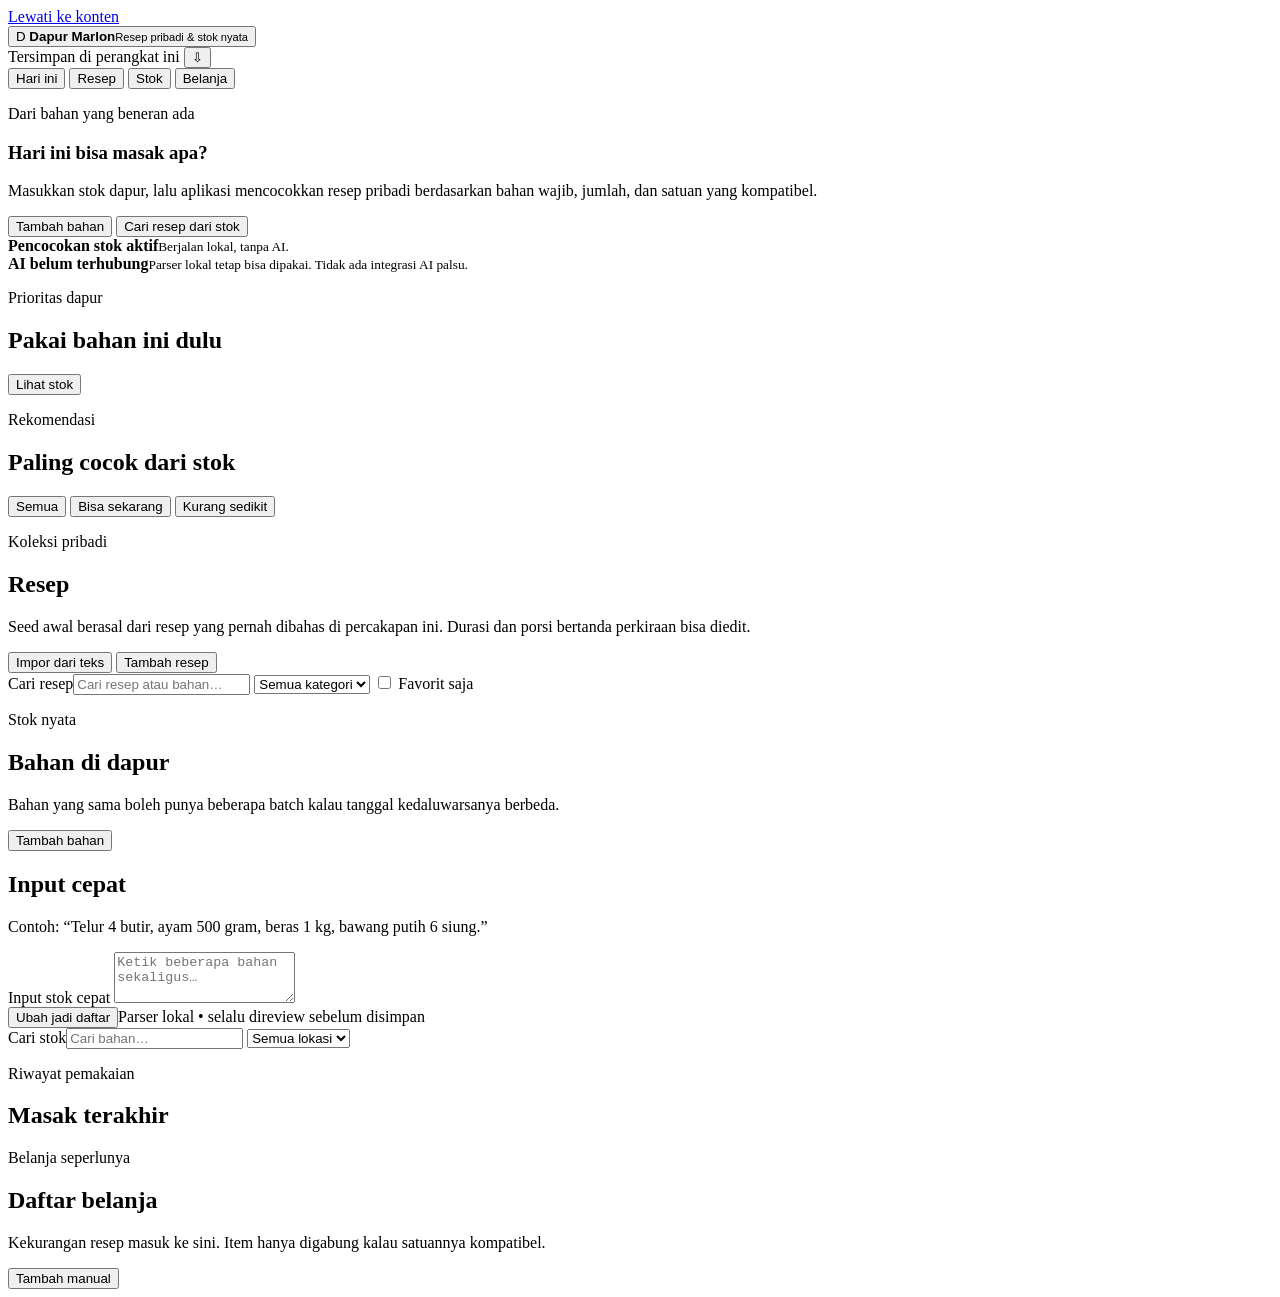
==== dapur-ai/index.html @ 1fe02753 "Host Dapur AI index" ====
<!doctype html>
<html lang="id">
<head>
  <meta charset="utf-8" />
  <meta name="viewport" content="width=device-width, initial-scale=1" />
  <meta name="theme-color" content="#f4efe5" />
  <title>Dapur Marlon — Resep & Stok</title>
  <meta name="description" content="Koleksi resep pribadi, stok dapur, daftar belanja, dan rekomendasi masakan berdasarkan bahan yang benar-benar tersedia." />
  <link rel="stylesheet" href="./styles.css" />
</head>
<body>
  <a class="skip-link" href="#main">Lewati ke konten</a>
  <div class="app-shell">
    <header class="topbar">
      <button class="brand" data-view="home" aria-label="Buka beranda">
        <span class="brand-mark" aria-hidden="true">D</span>
        <span><strong>Dapur Marlon</strong><small>Resep pribadi & stok nyata</small></span>
      </button>
      <div class="top-actions">
        <span class="sync-note" title="Penyimpanan lokal di browser ini">Tersimpan di perangkat ini</span>
        <button class="icon-button" id="exportBtn" title="Ekspor data" aria-label="Ekspor data">⇩</button>
      </div>
    </header>

    <nav class="nav-tabs" aria-label="Navigasi utama">
      <button class="nav-tab active" data-view="home">Hari ini</button>
      <button class="nav-tab" data-view="recipes">Resep</button>
      <button class="nav-tab" data-view="stock">Stok</button>
      <button class="nav-tab" data-view="shopping">Belanja <span id="shoppingCount" class="count-badge" hidden>0</span></button>
    </nav>

    <main id="main" tabindex="-1">
      <section id="view-home" class="view active" aria-labelledby="homeTitle">
        <div class="hero-grid">
          <section class="hero-copy">
            <p class="eyebrow">Dari bahan yang beneran ada</p>
            <h1 id="homeTitle">Hari ini bisa masak apa?</h1>
            <p class="hero-text">Masukkan stok dapur, lalu aplikasi mencocokkan resep pribadi berdasarkan bahan wajib, jumlah, dan satuan yang kompatibel.</p>
            <div class="hero-actions">
              <button class="primary-button" data-view="stock">Tambah bahan</button>
              <button class="secondary-button" id="findFromStockBtn">Cari resep dari stok</button>
            </div>
          </section>
          <aside class="status-panel" aria-label="Status layanan">
            <div class="status-row">
              <span class="status-dot local"></span>
              <div><strong>Pencocokan stok aktif</strong><small>Berjalan lokal, tanpa AI.</small></div>
            </div>
            <div class="status-row">
              <span class="status-dot offline"></span>
              <div><strong>AI belum terhubung</strong><small>Parser lokal tetap bisa dipakai. Tidak ada integrasi AI palsu.</small></div>
            </div>
          </aside>
        </div>

        <section class="section-block" aria-labelledby="expiringTitle">
          <div class="section-heading">
            <div><p class="eyebrow">Prioritas dapur</p><h2 id="expiringTitle">Pakai bahan ini dulu</h2></div>
            <button class="text-button" data-view="stock">Lihat stok</button>
          </div>
          <div id="expiringList" class="compact-list empty-inline"></div>
        </section>

        <section class="section-block" aria-labelledby="readyTitle">
          <div class="section-heading">
            <div><p class="eyebrow">Rekomendasi</p><h2 id="readyTitle">Paling cocok dari stok</h2></div>
            <div class="segmented" role="group" aria-label="Filter rekomendasi">
              <button class="segment active" data-rec-filter="all">Semua</button>
              <button class="segment" data-rec-filter="ready">Bisa sekarang</button>
              <button class="segment" data-rec-filter="close">Kurang sedikit</button>
            </div>
          </div>
          <div id="homeRecommendations" class="recipe-grid"></div>
        </section>
      </section>

      <section id="view-recipes" class="view" aria-labelledby="recipesTitle">
        <div class="page-heading">
          <div><p class="eyebrow">Koleksi pribadi</p><h1 id="recipesTitle">Resep</h1><p>Seed awal berasal dari resep yang pernah dibahas di percakapan ini. Durasi dan porsi bertanda perkiraan bisa diedit.</p></div>
          <div class="page-actions">
            <button class="secondary-button" id="importRecipeBtn">Impor dari teks</button>
            <button class="primary-button" id="addRecipeBtn">Tambah resep</button>
          </div>
        </div>
        <div class="toolbar">
          <label class="search-field"><span class="sr-only">Cari resep</span><input id="recipeSearch" type="search" placeholder="Cari resep atau bahan…" /></label>
          <select id="categoryFilter" aria-label="Filter kategori"><option value="all">Semua kategori</option></select>
          <label class="check-label"><input id="favoriteOnly" type="checkbox" /> Favorit saja</label>
        </div>
        <div id="recipeGrid" class="recipe-grid"></div>
      </section>

      <section id="view-stock" class="view" aria-labelledby="stockTitle">
        <div class="page-heading">
          <div><p class="eyebrow">Stok nyata</p><h1 id="stockTitle">Bahan di dapur</h1><p>Bahan yang sama boleh punya beberapa batch kalau tanggal kedaluwarsanya berbeda.</p></div>
          <button class="primary-button" id="manualStockBtn">Tambah bahan</button>
        </div>

        <section class="quick-add-panel" aria-labelledby="quickStockTitle">
          <div class="quick-add-copy"><h2 id="quickStockTitle">Input cepat</h2><p>Contoh: “Telur 4 butir, ayam 500 gram, beras 1 kg, bawang putih 6 siung.”</p></div>
          <label class="sr-only" for="quickStockInput">Input stok cepat</label>
          <textarea id="quickStockInput" rows="3" placeholder="Ketik beberapa bahan sekaligus…"></textarea>
          <div class="inline-actions"><button class="secondary-button" id="parseStockBtn">Ubah jadi daftar</button><span class="helper">Parser lokal • selalu direview sebelum disimpan</span></div>
          <div id="stockParseReview" hidden></div>
        </section>

        <div class="stock-toolbar">
          <label class="search-field"><span class="sr-only">Cari stok</span><input id="stockSearch" type="search" placeholder="Cari bahan…" /></label>
          <select id="stockLocationFilter" aria-label="Filter lokasi stok"><option value="all">Semua lokasi</option><option value="kulkas">Kulkas</option><option value="freezer">Freezer</option><option value="rak">Rak</option></select>
        </div>
        <div id="stockTableWrap"></div>
        <section class="section-block" aria-labelledby="usageHistoryTitle"><div class="section-heading"><div><p class="eyebrow">Riwayat pemakaian</p><h2 id="usageHistoryTitle">Masak terakhir</h2></div></div><div id="usageHistory"></div></section>
      </section>

      <section id="view-shopping" class="view" aria-labelledby="shoppingTitle">
        <div class="page-heading">
          <div><p class="eyebrow">Belanja seperlunya</p><h1 id="shoppingTitle">Daftar belanja</h1><p>Kekurangan resep masuk ke sini. Item hanya digabung kalau satuannya kompatibel.</p></div>
          <button class="secondary-button" id="addShoppingBtn">Tambah manual</button>
        </div>
        <div id="shoppingList"></div>
      </section>
    </main>
  </div>

  <div id="toastRegion" class="toast-region" aria-live="polite" aria-atomic="true"></div>
  <div id="modalRoot"></div>

  <script src="./app1.js"></script>
  <script src="./app2.js"></script>
  <script src="./app3.js"></script>
  <script src="./app4.js"></script>
  <script src="./app5.js"></script>
</body>
</html>
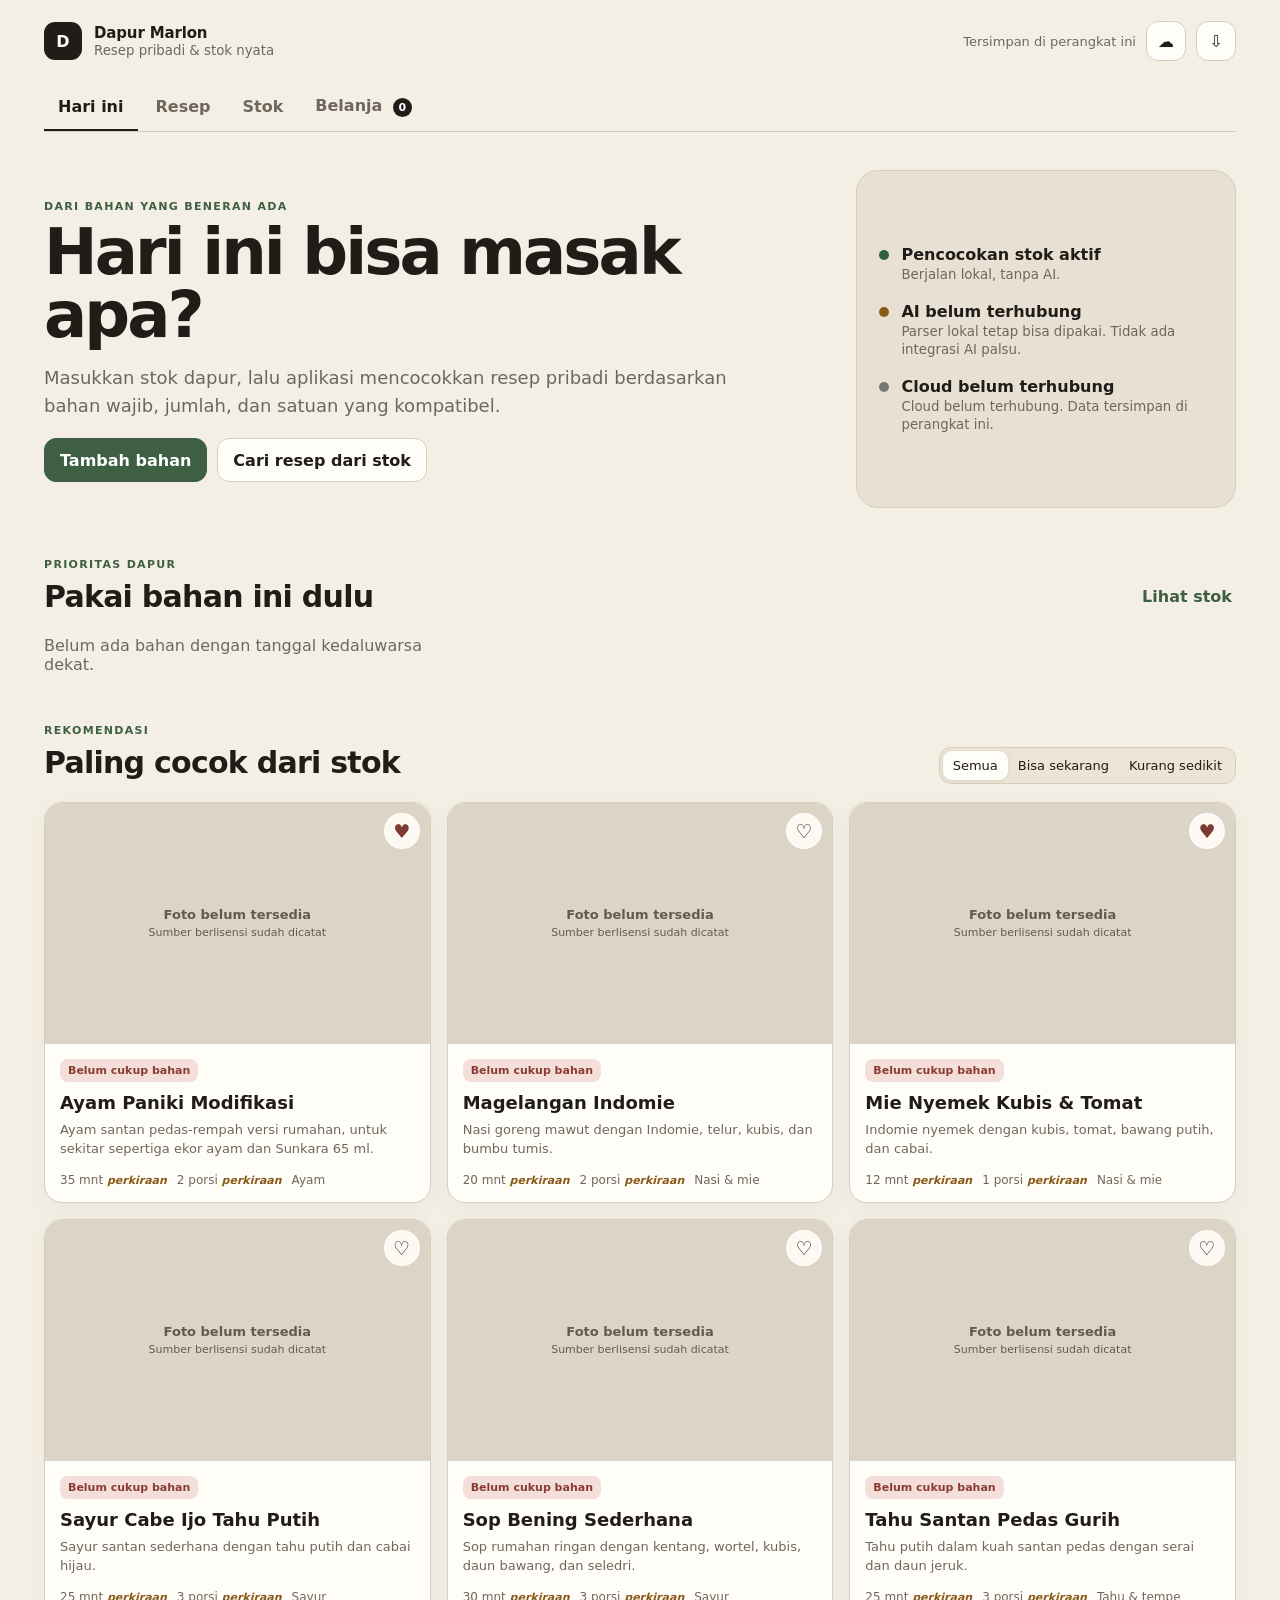
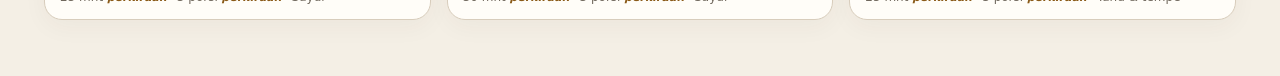
==== commit 2f6627ca: "Opsi B: cloud sync Supabase opsional offline-first + schema SQL" ====
--- a/dapur-ai/index.html
+++ b/dapur-ai/index.html
@@ -18,6 +18,7 @@
       </button>
       <div class="top-actions">
         <span class="sync-note" title="Penyimpanan lokal di browser ini">Tersimpan di perangkat ini</span>
+        <button class="icon-button" id="cloudSettingsBtn" title="Pengaturan cloud" aria-label="Pengaturan cloud">☁</button>
         <button class="icon-button" id="exportBtn" title="Ekspor data" aria-label="Ekspor data">⇩</button>
       </div>
     </header>
@@ -49,6 +50,10 @@
             <div class="status-row">
               <span class="status-dot offline"></span>
               <div><strong>AI belum terhubung</strong><small>Parser lokal tetap bisa dipakai. Tidak ada integrasi AI palsu.</small></div>
+            </div>
+            <div class="status-row">
+              <span class="status-dot" id="cloudStatusDot"></span>
+              <div><strong id="cloudStatusText">Cloud belum terhubung</strong><small id="cloudStatusSub">Data tersimpan di perangkat ini. <button class="text-button" id="cloudSyncBtn" style="min-height:0;padding:0 4px">Atur / sinkron</button></small></div>
             </div>
           </aside>
         </div>
@@ -130,5 +135,6 @@
   <script src="./app3.js"></script>
   <script src="./app4.js"></script>
   <script src="./app5.js"></script>
+  <script src="./supabase-sync.js"></script>
 </body>
 </html>
--- a/dapur-ai/styles.css
+++ b/dapur-ai/styles.css
@@ -0,0 +1,200 @@
+:root {
+  --bg: #f4efe5;
+  --surface: #fffdf8;
+  --surface-2: #ece4d5;
+  --ink: #201d18;
+  --muted: #6f675c;
+  --line: #d8cdbc;
+  --accent: #3f5f45;
+  --accent-2: #dbe6d8;
+  --warn: #8a5a18;
+  --warn-bg: #f4e2c0;
+  --danger: #8a3c32;
+  --danger-bg: #f3ded9;
+  --ok: #315f3a;
+  --ok-bg: #dbe9dc;
+  --focus: #1e5ba5;
+  --shadow: 0 14px 40px rgba(58, 49, 37, .08);
+  --radius: 16px;
+  font-family: Inter, ui-sans-serif, system-ui, -apple-system, BlinkMacSystemFont, "Segoe UI", sans-serif;
+  color-scheme: light;
+}
+* { box-sizing: border-box; }
+html { scroll-behavior: smooth; }
+body { margin: 0; background: var(--bg); color: var(--ink); }
+button, input, select, textarea { font: inherit; }
+button { color: inherit; }
+button:focus-visible, input:focus-visible, select:focus-visible, textarea:focus-visible, a:focus-visible { outline: 3px solid var(--focus); outline-offset: 2px; }
+.skip-link { position: fixed; left: 16px; top: 8px; transform: translateY(-140%); background: #fff; padding: 10px 14px; z-index: 1000; border-radius: 8px; }
+.skip-link:focus { transform: none; }
+.sr-only { position: absolute; width: 1px; height: 1px; padding: 0; margin: -1px; overflow: hidden; clip: rect(0,0,0,0); white-space: nowrap; border: 0; }
+.app-shell { max-width: 1240px; margin: 0 auto; padding: 0 24px 56px; }
+.topbar { min-height: 82px; display: flex; align-items: center; justify-content: space-between; gap: 20px; }
+.brand { display: inline-flex; align-items: center; gap: 12px; border: 0; background: transparent; text-align: left; cursor: pointer; padding: 8px 0; }
+.brand-mark { width: 38px; height: 38px; border-radius: 11px; display: grid; place-items: center; background: var(--ink); color: var(--surface); font-weight: 800; }
+.brand strong { display: block; font-size: 15px; letter-spacing: -.01em; }
+.brand small { display: block; color: var(--muted); margin-top: 1px; }
+.top-actions { display: flex; align-items: center; gap: 10px; }
+.sync-note { color: var(--muted); font-size: 13px; }
+.icon-button { width: 40px; height: 40px; border: 1px solid var(--line); border-radius: 12px; background: var(--surface); cursor: pointer; }
+.nav-tabs { display: flex; gap: 4px; border-bottom: 1px solid var(--line); position: sticky; top: 0; z-index: 30; background: color-mix(in srgb, var(--bg) 92%, transparent); backdrop-filter: blur(10px); }
+.nav-tab { border: 0; background: transparent; padding: 14px 14px 12px; border-bottom: 2px solid transparent; cursor: pointer; color: var(--muted); font-weight: 650; }
+.nav-tab.active { color: var(--ink); border-bottom-color: var(--ink); }
+.count-badge { display: inline-grid; place-items: center; min-width: 19px; height: 19px; border-radius: 10px; background: var(--ink); color: white; font-size: 11px; margin-left: 5px; }
+.view { display: none; padding-top: 38px; }
+.view.active { display: block; }
+.hero-grid { display: grid; grid-template-columns: minmax(0, 1.55fr) minmax(290px, .75fr); gap: 28px; align-items: stretch; }
+.hero-copy { padding: 30px 0 26px; }
+.eyebrow { margin: 0 0 8px; color: var(--accent); text-transform: uppercase; letter-spacing: .12em; font-size: 11px; font-weight: 800; }
+h1, h2, h3, p { margin-top: 0; }
+h1 { font-size: clamp(34px, 5vw, 64px); line-height: .98; letter-spacing: -.045em; max-width: 800px; margin-bottom: 18px; }
+h2 { font-size: clamp(22px, 2.6vw, 30px); letter-spacing: -.025em; margin-bottom: 4px; }
+h3 { font-size: 18px; letter-spacing: -.015em; }
+.hero-text { max-width: 690px; color: var(--muted); font-size: 18px; line-height: 1.55; }
+.hero-actions, .page-actions, .inline-actions { display: flex; gap: 10px; flex-wrap: wrap; align-items: center; }
+.primary-button, .secondary-button, .text-button, .danger-button { min-height: 44px; border-radius: 12px; padding: 0 15px; cursor: pointer; font-weight: 700; }
+.primary-button { border: 1px solid var(--accent); background: var(--accent); color: white; }
+.secondary-button { border: 1px solid var(--line); background: var(--surface); }
+.text-button { border: 0; background: transparent; color: var(--accent); padding-inline: 4px; }
+.danger-button { border: 1px solid #d7a39b; background: #fff7f5; color: var(--danger); }
+.status-panel { background: #e7e0d3; border: 1px solid var(--line); border-radius: 22px; padding: 22px; display: grid; align-content: center; gap: 18px; }
+.status-row { display: grid; grid-template-columns: 11px 1fr; gap: 11px; align-items: start; }
+.status-row strong, .status-row small { display: block; }
+.status-row small { color: var(--muted); margin-top: 2px; line-height: 1.35; }
+.status-dot { width: 10px; height: 10px; margin-top: 5px; border-radius: 50%; background: #777; }
+.status-dot.local { background: var(--ok); }
+.status-dot.offline { background: var(--warn); }
+.section-block { margin-top: 50px; }
+.section-heading, .page-heading { display: flex; justify-content: space-between; gap: 20px; align-items: end; margin-bottom: 18px; }
+.page-heading { align-items: flex-start; margin-bottom: 24px; }
+.page-heading h1 { font-size: clamp(34px, 4vw, 52px); margin-bottom: 10px; }
+.page-heading p { color: var(--muted); max-width: 700px; line-height: 1.5; }
+.segmented { display: inline-flex; padding: 3px; border: 1px solid var(--line); border-radius: 12px; background: var(--surface-2); }
+.segment { border: 0; background: transparent; border-radius: 9px; padding: 7px 10px; cursor: pointer; font-size: 13px; }
+.segment.active { background: var(--surface); box-shadow: 0 1px 4px rgba(0,0,0,.08); }
+.recipe-grid { display: grid; grid-template-columns: repeat(3, minmax(0, 1fr)); gap: 16px; }
+.recipe-card { background: var(--surface); border: 1px solid var(--line); border-radius: 18px; overflow: hidden; min-width: 0; box-shadow: 0 7px 24px rgba(68,54,38,.045); transition: transform .16s ease, box-shadow .16s ease; }
+.recipe-card:hover { transform: translateY(-2px); box-shadow: var(--shadow); }
+.recipe-media { position: relative; aspect-ratio: 16 / 10; background: #dcd5c7; overflow: hidden; display: grid; place-items: center; }
+.recipe-media img { width: 100%; height: 100%; object-fit: cover; display: block; }
+.image-fallback { text-align: center; padding: 20px; color: #625b50; }
+.image-fallback strong { display: block; font-size: 13px; }
+.image-fallback small { display: block; margin-top: 4px; font-size: 11px; }
+.favorite-button { position: absolute; top: 10px; right: 10px; width: 36px; height: 36px; border-radius: 50%; border: 1px solid rgba(255,255,255,.75); background: rgba(255,253,248,.9); cursor: pointer; font-size: 19px; }
+.favorite-button.active { color: #7c3b32; }
+.recipe-body { padding: 15px; }
+.recipe-topline { display: flex; justify-content: space-between; gap: 12px; align-items: start; }
+.recipe-title-button { border: 0; padding: 0; background: transparent; cursor: pointer; text-align: left; font-weight: 800; font-size: 18px; line-height: 1.2; }
+.recipe-description { color: var(--muted); font-size: 13px; line-height: 1.45; min-height: 38px; margin: 8px 0 14px; }
+.meta-row { display: flex; flex-wrap: wrap; gap: 7px 10px; color: var(--muted); font-size: 12px; }
+.status-label { display: inline-flex; align-items: center; gap: 6px; border-radius: 8px; padding: 5px 8px; font-size: 11px; font-weight: 800; margin-bottom: 10px; }
+.status-ready { background: var(--ok-bg); color: var(--ok); }
+.status-close { background: var(--warn-bg); color: var(--warn); }
+.status-check { background: #e8e2f0; color: #5a466d; }
+.status-missing { background: var(--danger-bg); color: var(--danger); }
+.compact-list { display: grid; grid-template-columns: repeat(3, minmax(0,1fr)); gap: 10px; }
+.compact-item { border: 1px solid var(--line); border-radius: 14px; background: var(--surface); padding: 14px; }
+.compact-item strong { display: block; }
+.compact-item small { color: var(--muted); }
+.empty-inline { color: var(--muted); }
+.toolbar, .stock-toolbar { display: flex; gap: 10px; flex-wrap: wrap; margin-bottom: 18px; align-items: center; }
+.search-field { flex: 1 1 280px; }
+input, select, textarea { width: 100%; border: 1px solid var(--line); background: var(--surface); color: var(--ink); border-radius: 12px; padding: 11px 12px; }
+select { width: auto; min-width: 180px; }
+textarea { resize: vertical; line-height: 1.5; }
+.check-label { display: inline-flex; gap: 8px; align-items: center; font-size: 14px; color: var(--muted); }
+.check-label input { width: 17px; height: 17px; }
+.quick-add-panel { background: #e6ddce; border: 1px solid var(--line); border-radius: 18px; padding: 18px; margin-bottom: 22px; }
+.quick-add-copy { display: flex; align-items: baseline; justify-content: space-between; gap: 18px; }
+.quick-add-copy h2 { font-size: 19px; }
+.quick-add-copy p { color: var(--muted); font-size: 13px; }
+.helper { color: var(--muted); font-size: 12px; }
+.stock-table { width: 100%; border-collapse: collapse; background: var(--surface); border: 1px solid var(--line); border-radius: 16px; overflow: hidden; }
+.stock-table th, .stock-table td { text-align: left; padding: 12px 13px; border-bottom: 1px solid var(--line); vertical-align: middle; }
+.stock-table th { font-size: 11px; color: var(--muted); text-transform: uppercase; letter-spacing: .08em; background: #f4eee3; }
+.stock-table tr:last-child td { border-bottom: 0; }
+.stock-name { font-weight: 800; }
+.stock-sub { display: block; color: var(--muted); font-size: 11px; margin-top: 2px; }
+.row-actions { display: flex; gap: 4px; }
+.row-actions button { border: 0; background: transparent; color: var(--accent); cursor: pointer; padding: 7px; }
+.empty-state { border: 1px dashed #bfb3a1; border-radius: 16px; padding: 28px; text-align: center; color: var(--muted); background: rgba(255,253,248,.55); }
+.empty-state strong { color: var(--ink); display: block; margin-bottom: 6px; }
+.parse-review { margin-top: 15px; border-top: 1px solid var(--line); padding-top: 14px; }
+.parse-grid { display: grid; grid-template-columns: 1.4fr .65fr .8fr 1fr auto; gap: 8px; align-items: end; margin-bottom: 8px; }
+.field-group label { display: block; font-size: 11px; font-weight: 800; color: var(--muted); margin-bottom: 5px; }
+.shopping-item { display: grid; grid-template-columns: auto minmax(0,1fr) auto; gap: 12px; align-items: center; background: var(--surface); border: 1px solid var(--line); border-radius: 14px; padding: 13px 14px; margin-bottom: 9px; }
+.shopping-item input[type="checkbox"] { width: 20px; height: 20px; }
+.shopping-item strong { display: block; }
+.shopping-item small { color: var(--muted); }
+.modal-backdrop { position: fixed; inset: 0; background: rgba(28,24,18,.48); display: grid; place-items: center; padding: 20px; z-index: 100; }
+.modal { width: min(760px, 100%); max-height: min(88vh, 900px); overflow: auto; background: var(--surface); border-radius: 20px; border: 1px solid #cbbfad; box-shadow: 0 30px 80px rgba(0,0,0,.22); }
+.modal.wide { width: min(980px, 100%); }
+.modal-header { position: sticky; top: 0; z-index: 3; display: flex; align-items: start; justify-content: space-between; gap: 18px; padding: 18px 20px; border-bottom: 1px solid var(--line); background: color-mix(in srgb, var(--surface) 94%, transparent); backdrop-filter: blur(8px); }
+.modal-header h2 { margin: 0; }
+.close-button { border: 1px solid var(--line); background: var(--surface); width: 38px; height: 38px; border-radius: 11px; cursor: pointer; }
+.modal-body { padding: 20px; }
+.modal-footer { position: sticky; bottom: 0; z-index: 3; display: flex; justify-content: flex-end; gap: 10px; padding: 14px 20px; border-top: 1px solid var(--line); background: color-mix(in srgb, var(--surface) 94%, transparent); backdrop-filter: blur(8px); }
+.detail-layout { display: grid; grid-template-columns: .92fr 1.08fr; gap: 22px; }
+.detail-media { aspect-ratio: 4 / 3; border-radius: 16px; overflow: hidden; background: #dfd7ca; display: grid; place-items: center; }
+.detail-media img { width:100%;height:100%;object-fit:cover; }
+.source-note { font-size: 11px; color: var(--muted); margin-top: 8px; line-height: 1.4; }
+.detail-meta { display: flex; flex-wrap: wrap; gap: 8px; margin: 12px 0 18px; }
+.meta-chip { border: 1px solid var(--line); border-radius: 9px; padding: 6px 8px; font-size: 12px; background: #f8f3ea; }
+.ingredient-table { width:100%; border-collapse: collapse; margin-top: 12px; }
+.ingredient-table th, .ingredient-table td { padding: 9px 8px; border-bottom: 1px solid var(--line); text-align:left; font-size: 13px; }
+.ingredient-table th { color:var(--muted); font-size:11px; text-transform:uppercase; letter-spacing:.07em; }
+.steps-list { display: grid; gap: 10px; counter-reset: steps; padding: 0; list-style: none; }
+.steps-list li { display: grid; grid-template-columns: 28px 1fr; gap: 10px; line-height: 1.5; }
+.steps-list li::before { counter-increment: steps; content: counter(steps); width: 26px; height: 26px; border-radius: 8px; display:grid;place-items:center; background:var(--surface-2); font-size:12px; font-weight:800; }
+.form-grid { display: grid; grid-template-columns: repeat(2,minmax(0,1fr)); gap: 12px; }
+.form-grid .full { grid-column: 1 / -1; }
+.field-group input, .field-group select, .field-group textarea { margin-top: 0; }
+.dynamic-list { display: grid; gap: 8px; }
+.dynamic-row { display: grid; grid-template-columns: 1.35fr .55fr .65fr auto auto; gap: 7px; align-items: center; }
+.dynamic-row.step { grid-template-columns: 1fr auto; }
+.small-icon { width: 36px; height: 36px; border-radius: 10px; border: 1px solid var(--line); background: var(--surface); cursor: pointer; }
+.cook-step { border: 1px solid var(--line); border-radius: 14px; padding: 14px; display: grid; grid-template-columns: auto 1fr; gap: 12px; align-items: start; margin-bottom: 9px; }
+.cook-step input { width: 21px; height: 21px; margin-top: 2px; }
+.cook-step.done p { text-decoration: line-through; color: var(--muted); }
+.toast-region { position: fixed; right: 16px; bottom: 16px; display: grid; gap: 8px; z-index: 200; }
+.toast { background: #26221c; color: white; padding: 11px 13px; border-radius: 11px; box-shadow: var(--shadow); font-size: 13px; max-width: 360px; }
+.badge-estimate { color: var(--warn); font-size: 11px; font-weight: 700; }
+.warning-box { border-left: 4px solid var(--warn); background: #fbf4e6; padding: 12px 14px; border-radius: 8px; color: #6a4b21; font-size: 13px; line-height: 1.45; }
+@media (max-width: 900px) {
+  .recipe-grid { grid-template-columns: repeat(2,minmax(0,1fr)); }
+  .hero-grid, .detail-layout { grid-template-columns: 1fr; }
+  .compact-list { grid-template-columns: 1fr 1fr; }
+  .status-panel { grid-template-columns: 1fr 1fr; }
+}
+@media (max-width: 640px) {
+  .app-shell { padding-inline: 14px; padding-bottom: 88px; }
+  .topbar { min-height: 68px; }
+  .sync-note { display: none; }
+  .nav-tabs { margin-inline: -14px; padding-inline: 8px; overflow-x: auto; }
+  .nav-tab { flex: 1 0 auto; }
+  .view { padding-top: 26px; }
+  h1 { font-size: 40px; }
+  .hero-copy { padding-top: 10px; }
+  .status-panel { grid-template-columns: 1fr; padding: 16px; }
+  .section-heading, .page-heading { align-items: flex-start; flex-direction: column; }
+  .segmented { width: 100%; overflow-x: auto; }
+  .segment { flex: 1 0 auto; }
+  .recipe-grid { grid-template-columns: 1fr; }
+  .compact-list { grid-template-columns: 1fr; }
+  .quick-add-copy { display: block; }
+  .parse-grid { grid-template-columns: 1fr 1fr; padding-bottom: 12px; border-bottom: 1px solid var(--line); }
+  .parse-grid .field-group:first-child { grid-column: 1 / -1; }
+  .stock-table thead { display:none; }
+  .stock-table, .stock-table tbody, .stock-table tr, .stock-table td { display:block; width:100%; }
+  .stock-table tr { padding: 12px; border-bottom: 1px solid var(--line); }
+  .stock-table td { border:0; padding: 4px 0; }
+  .stock-table td[data-label]::before { content: attr(data-label) ": "; color:var(--muted); font-size:11px; font-weight:700; }
+  .row-actions { margin-top: 6px; }
+  .modal-backdrop { align-items: end; padding: 0; }
+  .modal { border-radius: 20px 20px 0 0; max-height: 92vh; }
+  .form-grid { grid-template-columns: 1fr; }
+  .dynamic-row { grid-template-columns: 1fr 1fr; padding-bottom: 8px; border-bottom:1px solid var(--line); }
+  .dynamic-row > :first-child { grid-column:1/-1; }
+  .detail-layout { gap: 14px; }
+  .detail-media { aspect-ratio: 16 / 9; }
+}
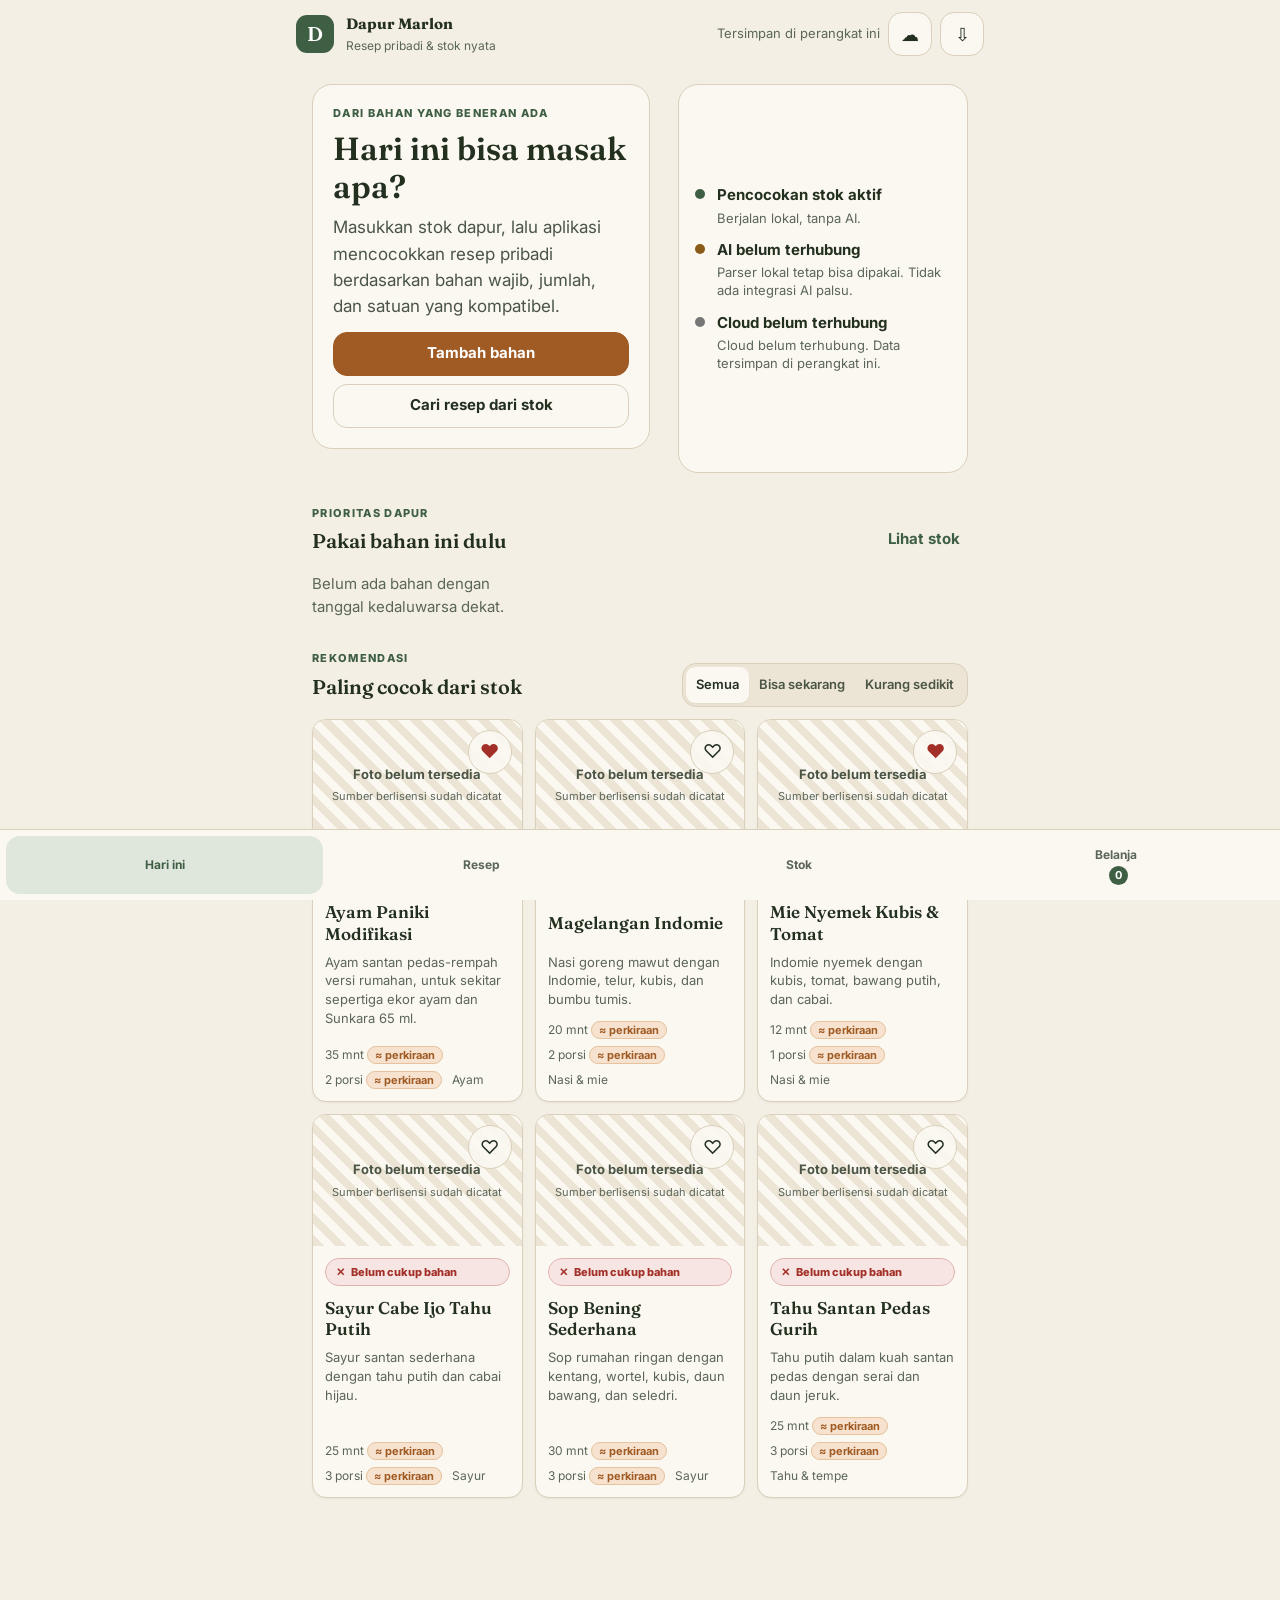
==== commit 56cf64d0: "Redesain Dapur Hangat: token krem/hijau/kunyit, tab bar bawah, bottom-sheet, kontras AA" ====
--- a/dapur-ai/index.html
+++ b/dapur-ai/index.html
@@ -2,10 +2,13 @@
 <html lang="id">
 <head>
   <meta charset="utf-8" />
-  <meta name="viewport" content="width=device-width, initial-scale=1" />
+  <meta name="viewport" content="width=device-width, initial-scale=1, viewport-fit=cover" />
   <meta name="theme-color" content="#f4efe5" />
   <title>Dapur Marlon — Resep & Stok</title>
   <meta name="description" content="Koleksi resep pribadi, stok dapur, daftar belanja, dan rekomendasi masakan berdasarkan bahan yang benar-benar tersedia." />
+  <link rel="preconnect" href="https://fonts.googleapis.com" />
+  <link rel="preconnect" href="https://fonts.gstatic.com" crossorigin />
+  <link href="https://fonts.googleapis.com/css2?family=Fraunces:opsz,wght@9..144,500;9..144,600&family=Inter:wght@400;500;600;700&display=swap" rel="stylesheet" />
   <link rel="stylesheet" href="./styles.css" />
 </head>
 <body>
@@ -84,6 +87,9 @@
           <div><p class="eyebrow">Koleksi pribadi</p><h1 id="recipesTitle">Resep</h1><p>Seed awal berasal dari resep yang pernah dibahas di percakapan ini. Durasi dan porsi bertanda perkiraan bisa diedit.</p></div>
           <div class="page-actions">
             <button class="secondary-button" id="importRecipeBtn">Impor dari teks</button>
+            <button class="secondary-button" id="onlineSearchBtn">Cari online</button>
+            <button class="secondary-button" id="importJsonBtn">Impor JSON</button>
+            <input type="file" id="importJsonFile" accept="application/json,.json" hidden>
             <button class="primary-button" id="addRecipeBtn">Tambah resep</button>
           </div>
         </div>
--- a/dapur-ai/styles.css
+++ b/dapur-ai/styles.css
@@ -1,200 +1,625 @@
+/* =========================================================
+   Dapur AI — styles.css
+   Konsep: "Dapur Hangat" — krem / hijau daun / kunyit
+   Mobile-first, target iPhone Safari.
+   Catatan: beharapkan struktur & ID lama (lihat index.html);
+   file ini hanya mengganti presentasi, tanpa mengubah logika.
+   ========================================================= */
+
 :root {
-  --bg: #f4efe5;
-  --surface: #fffdf8;
-  --surface-2: #ece4d5;
-  --ink: #201d18;
-  --muted: #6f675c;
-  --line: #d8cdbc;
-  --accent: #3f5f45;
-  --accent-2: #dbe6d8;
-  --warn: #8a5a18;
-  --warn-bg: #f4e2c0;
-  --danger: #8a3c32;
-  --danger-bg: #f3ded9;
-  --ok: #315f3a;
-  --ok-bg: #dbe9dc;
-  --focus: #1e5ba5;
-  --shadow: 0 14px 40px rgba(58, 49, 37, .08);
-  --radius: 16px;
-  font-family: Inter, ui-sans-serif, system-ui, -apple-system, BlinkMacSystemFont, "Segoe UI", sans-serif;
+  /* Warna inti */
+  --c-bg:           #f4efe5;
+  --c-surface:      #fbf8f1;
+  --c-surface-2:    #ece4d4;
+  --c-border:       #d9cfba;
+  --c-border-strong:#b8a98d;
+
+  /* Hijau daun (struktur / navigasi) */
+  --c-primary:      #3f5f45;
+  --c-primary-600:  #34513a;
+  --c-primary-100:  #dfe7dd;
+
+  /* Kunyit (aksi). Versi 600 dipakai untuk teks/背景 tombol
+     agar kontras AA terhadap putih. */
+  --c-accent:       #c8763a;
+  --c-accent-600:   #a05a24;
+  --c-accent-100:   #f6e2cf;
+
+  /* Teks */
+  --c-ink:          #23301f;
+  --c-ink-soft:     #4a5546;
+  --c-ink-mute:     #5b665a;
+
+  /* Status — selalu dipadukan ikon + teks, bukan warna saja */
+  --c-ok:           #3f5f45;
+  --c-ok-bg:        #dfe7dd;
+  --c-warn:         #8a5a18;
+  --c-warn-bg:      #f6e8cf;
+  --c-danger:       #a33028;
+  --c-danger-bg:    #f7e5e3;
+  --c-info:         #3a5a7a;
+  --c-info-bg:      #e3ecf4;
+
+  /* Radius & spacing (kelipatan 4) */
+  --r-sm: 8px;
+  --r-md: 14px;
+  --r-lg: 20px;
+  --r-pill: 999px;
+
+  --s-1: 4px;  --s-2: 8px;  --s-3: 12px;
+  --s-4: 16px; --s-5: 20px; --s-6: 24px;
+  --s-8: 32px; --s-10: 40px;
+
+  /* Tipografi */
+  --font-display: "Fraunces", "Iowan Old Style", Georgia, serif;
+  --font-body:    "Inter", -apple-system, BlinkMacSystemFont, "Segoe UI", sans-serif;
+
+  --fs-xs: 12px; --fs-sm: 13px; --fs-md: 15px;
+  --fs-lg: 17px; --fs-xl: 20px; --fs-2xl: 26px; --fs-3xl: 32px;
+
+  /* Bayangan hemat */
+  --shadow-1: 0 1px 2px rgba(35, 48, 31, .06);
+  --shadow-2: 0 4px 14px rgba(35, 48, 31, .10);
+
+  --tap: 44px;
+  --safe-top:    env(safe-area-inset-top, 0px);
+  --safe-bottom: env(safe-area-inset-bottom, 0px);
+
   color-scheme: light;
 }
-* { box-sizing: border-box; }
+
+/* ---------- Reset ringan ---------- */
+*, *::before, *::after { box-sizing: border-box; }
+html, body { margin: 0; padding: 0; }
 html { scroll-behavior: smooth; }
-body { margin: 0; background: var(--bg); color: var(--ink); }
-button, input, select, textarea { font: inherit; }
-button { color: inherit; }
-button:focus-visible, input:focus-visible, select:focus-visible, textarea:focus-visible, a:focus-visible { outline: 3px solid var(--focus); outline-offset: 2px; }
-.skip-link { position: fixed; left: 16px; top: 8px; transform: translateY(-140%); background: #fff; padding: 10px 14px; z-index: 1000; border-radius: 8px; }
+img, svg { max-width: 100%; display: block; }
+button, input, select, textarea { font: inherit; color: inherit; }
+button { cursor: pointer; }
+a { color: var(--c-primary); }
+
+body {
+  background: var(--c-bg);
+  color: var(--c-ink);
+  font-family: var(--font-body);
+  font-size: var(--fs-md);
+  line-height: 1.5;
+  -webkit-font-smoothing: antialiased;
+  overflow-x: hidden;
+  padding-bottom: calc(84px + var(--safe-bottom)); /* ruang tab bar bawah */
+}
+
+/* Cegah zoom otomatis Safari: input min 16px */
+input, select, textarea { font-size: 16px; }
+
+/* ---------- Tipografi ---------- */
+h1, h2, h3 {
+  font-family: var(--font-display);
+  font-weight: 600;
+  line-height: 1.2;
+  margin: 0 0 var(--s-2);
+  color: var(--c-ink);
+}
+h1 { font-size: var(--fs-2xl); }
+h2 { font-size: var(--fs-xl); }
+h3 { font-size: var(--fs-lg); }
+p  { margin: 0 0 var(--s-3); color: var(--c-ink-soft); }
+small, .text-mute, .helper { color: var(--c-ink-mute); font-size: var(--fs-sm); }
+
+/* Fokus selalu terlihat */
+button:focus-visible, input:focus-visible, select:focus-visible,
+textarea:focus-visible, a:focus-visible {
+  outline: 3px solid var(--c-accent);
+  outline-offset: 2px;
+  border-radius: var(--r-sm);
+}
+
+.skip-link {
+  position: fixed; left: 16px; top: 8px; z-index: 1000;
+  transform: translateY(-140%);
+  background: #fff; color: var(--c-ink);
+  padding: 10px 14px; border-radius: var(--r-sm);
+  border: 1px solid var(--c-border);
+}
 .skip-link:focus { transform: none; }
-.sr-only { position: absolute; width: 1px; height: 1px; padding: 0; margin: -1px; overflow: hidden; clip: rect(0,0,0,0); white-space: nowrap; border: 0; }
-.app-shell { max-width: 1240px; margin: 0 auto; padding: 0 24px 56px; }
-.topbar { min-height: 82px; display: flex; align-items: center; justify-content: space-between; gap: 20px; }
-.brand { display: inline-flex; align-items: center; gap: 12px; border: 0; background: transparent; text-align: left; cursor: pointer; padding: 8px 0; }
-.brand-mark { width: 38px; height: 38px; border-radius: 11px; display: grid; place-items: center; background: var(--ink); color: var(--surface); font-weight: 800; }
-.brand strong { display: block; font-size: 15px; letter-spacing: -.01em; }
-.brand small { display: block; color: var(--muted); margin-top: 1px; }
-.top-actions { display: flex; align-items: center; gap: 10px; }
-.sync-note { color: var(--muted); font-size: 13px; }
-.icon-button { width: 40px; height: 40px; border: 1px solid var(--line); border-radius: 12px; background: var(--surface); cursor: pointer; }
-.nav-tabs { display: flex; gap: 4px; border-bottom: 1px solid var(--line); position: sticky; top: 0; z-index: 30; background: color-mix(in srgb, var(--bg) 92%, transparent); backdrop-filter: blur(10px); }
-.nav-tab { border: 0; background: transparent; padding: 14px 14px 12px; border-bottom: 2px solid transparent; cursor: pointer; color: var(--muted); font-weight: 650; }
-.nav-tab.active { color: var(--ink); border-bottom-color: var(--ink); }
-.count-badge { display: inline-grid; place-items: center; min-width: 19px; height: 19px; border-radius: 10px; background: var(--ink); color: white; font-size: 11px; margin-left: 5px; }
-.view { display: none; padding-top: 38px; }
+.sr-only {
+  position: absolute; width: 1px; height: 1px; padding: 0; margin: -1px;
+  overflow: hidden; clip: rect(0, 0, 0, 0); white-space: nowrap; border: 0;
+}
+
+/* ---------- Layout ---------- */
+.app-shell, #main {
+  max-width: 720px;
+  margin: 0 auto;
+  padding-left: var(--s-4);
+  padding-right: var(--s-4);
+}
+.app-shell { padding-bottom: var(--s-8); }
+#main { padding-top: var(--s-4); padding-bottom: var(--s-8); }
+section { margin-bottom: var(--s-6); }
+
+.eyebrow {
+  margin: 0 0 var(--s-2);
+  color: var(--c-primary);
+  text-transform: uppercase;
+  letter-spacing: .12em;
+  font-size: 11px;
+  font-weight: 800;
+}
+
+/* ---------- Topbar ---------- */
+.topbar {
+  min-height: 68px;
+  display: flex; align-items: center; justify-content: space-between;
+  gap: var(--s-4);
+  padding-top: var(--safe-top);
+}
+.brand {
+  display: inline-flex; align-items: center; gap: var(--s-3);
+  border: 0; background: transparent; text-align: left;
+  padding: var(--s-2) 0; min-height: var(--tap);
+}
+.brand-mark {
+  width: 38px; height: 38px; border-radius: 11px;
+  display: grid; place-items: center;
+  background: var(--c-primary); color: #fff;
+  font-family: var(--font-display); font-weight: 600; font-size: 20px;
+}
+.brand strong { display: block; font-size: 15px; font-family: var(--font-display); }
+.brand small { display: block; color: var(--c-ink-mute); font-size: 12px; margin-top: 1px; }
+.top-actions { display: flex; align-items: center; gap: var(--s-2); }
+.sync-note { color: var(--c-ink-mute); font-size: 13px; }
+.icon-button {
+  width: var(--tap); height: var(--tap);
+  border: 1px solid var(--c-border); border-radius: var(--r-md);
+  background: var(--c-surface); font-size: 18px;
+  display: inline-grid; place-items: center;
+}
+.icon-button:hover { background: var(--c-surface-2); }
+
+/* ---------- Tab bar bawah (nav-tabs lama, gaya bottom-sheet nav) ---------- */
+.nav-tabs {
+  position: fixed; left: 0; right: 0; bottom: 0; z-index: 40;
+  display: flex;
+  background: var(--c-surface);
+  border-top: 1px solid var(--c-border);
+  padding: 6px 6px calc(6px + var(--safe-bottom));
+}
+.nav-tab {
+  flex: 1;
+  min-height: 58px;
+  display: flex; flex-direction: column; align-items: center; justify-content: center;
+  gap: 2px;
+  border: 0; border-radius: var(--r-md);
+  background: transparent;
+  color: var(--c-ink-mute);
+  font-size: var(--fs-xs); font-weight: 700;
+  padding: 6px 4px;
+}
+.nav-tab.active { color: var(--c-primary); background: var(--c-primary-100); }
+.count-badge {
+  display: inline-grid; place-items: center;
+  min-width: 19px; height: 19px; border-radius: 10px;
+  background: var(--c-primary); color: #fff;
+  font-size: 11px; margin-left: 5px; padding: 0 5px;
+}
+
+/* ---------- View ---------- */
+.view { display: none; }
 .view.active { display: block; }
-.hero-grid { display: grid; grid-template-columns: minmax(0, 1.55fr) minmax(290px, .75fr); gap: 28px; align-items: stretch; }
-.hero-copy { padding: 30px 0 26px; }
-.eyebrow { margin: 0 0 8px; color: var(--accent); text-transform: uppercase; letter-spacing: .12em; font-size: 11px; font-weight: 800; }
-h1, h2, h3, p { margin-top: 0; }
-h1 { font-size: clamp(34px, 5vw, 64px); line-height: .98; letter-spacing: -.045em; max-width: 800px; margin-bottom: 18px; }
-h2 { font-size: clamp(22px, 2.6vw, 30px); letter-spacing: -.025em; margin-bottom: 4px; }
-h3 { font-size: 18px; letter-spacing: -.015em; }
-.hero-text { max-width: 690px; color: var(--muted); font-size: 18px; line-height: 1.55; }
-.hero-actions, .page-actions, .inline-actions { display: flex; gap: 10px; flex-wrap: wrap; align-items: center; }
-.primary-button, .secondary-button, .text-button, .danger-button { min-height: 44px; border-radius: 12px; padding: 0 15px; cursor: pointer; font-weight: 700; }
-.primary-button { border: 1px solid var(--accent); background: var(--accent); color: white; }
-.secondary-button { border: 1px solid var(--line); background: var(--surface); }
-.text-button { border: 0; background: transparent; color: var(--accent); padding-inline: 4px; }
-.danger-button { border: 1px solid #d7a39b; background: #fff7f5; color: var(--danger); }
-.status-panel { background: #e7e0d3; border: 1px solid var(--line); border-radius: 22px; padding: 22px; display: grid; align-content: center; gap: 18px; }
+
+/* ---------- Hero (Hari ini) ---------- */
+.hero-grid { display: grid; grid-template-columns: 1fr; gap: var(--s-4); }
+.hero-copy {
+  background: var(--c-surface);
+  border: 1px solid var(--c-border);
+  border-radius: var(--r-lg);
+  padding: var(--s-5);
+}
+.hero-copy h1 { font-size: var(--fs-3xl); margin-bottom: var(--s-2); }
+.hero-text { color: var(--c-ink-soft); font-size: var(--fs-lg); line-height: 1.55; }
+.hero-actions { display: flex; gap: var(--s-2); flex-wrap: wrap; margin-top: var(--s-3); }
+.hero-actions .primary-button,
+.hero-actions .secondary-button { flex: 1 1 auto; min-width: 140px; }
+
+/* ---------- Tombol ---------- */
+.primary-button, .secondary-button, .text-button, .danger-button {
+  display: inline-flex; align-items: center; justify-content: center; gap: var(--s-2);
+  min-height: var(--tap);
+  border-radius: var(--r-md);
+  padding: 0 var(--s-4);
+  font-weight: 700; font-size: var(--fs-md);
+  border: 1px solid transparent;
+  text-decoration: none;
+}
+.primary-button { background: var(--c-accent-600); border-color: var(--c-accent-600); color: #fff; }
+.primary-button:hover { background: var(--c-accent); border-color: var(--c-accent); }
+.secondary-button { background: var(--c-surface); border-color: var(--c-border); color: var(--c-ink); }
+.secondary-button:hover { background: var(--c-surface-2); }
+.text-button {
+  border: 0; background: transparent; color: var(--c-primary);
+  padding: 0 var(--s-2); min-height: var(--tap);
+}
+.text-button:hover { background: var(--c-primary-100); border-radius: var(--r-sm); }
+.danger-button { background: transparent; border-color: var(--c-danger); color: var(--c-danger); }
+.danger-button:hover { background: var(--c-danger-bg); }
+
+/* ---------- Status panel & strip ---------- */
+.status-panel {
+  background: var(--c-surface);
+  border: 1px solid var(--c-border);
+  border-radius: var(--r-lg);
+  padding: var(--s-4);
+  display: grid; gap: var(--s-3);
+}
 .status-row { display: grid; grid-template-columns: 11px 1fr; gap: 11px; align-items: start; }
 .status-row strong, .status-row small { display: block; }
-.status-row small { color: var(--muted); margin-top: 2px; line-height: 1.35; }
+.status-row small { color: var(--c-ink-mute); margin-top: 2px; line-height: 1.4; }
 .status-dot { width: 10px; height: 10px; margin-top: 5px; border-radius: 50%; background: #777; }
-.status-dot.local { background: var(--ok); }
-.status-dot.offline { background: var(--warn); }
-.section-block { margin-top: 50px; }
-.section-heading, .page-heading { display: flex; justify-content: space-between; gap: 20px; align-items: end; margin-bottom: 18px; }
-.page-heading { align-items: flex-start; margin-bottom: 24px; }
-.page-heading h1 { font-size: clamp(34px, 4vw, 52px); margin-bottom: 10px; }
-.page-heading p { color: var(--muted); max-width: 700px; line-height: 1.5; }
-.segmented { display: inline-flex; padding: 3px; border: 1px solid var(--line); border-radius: 12px; background: var(--surface-2); }
-.segment { border: 0; background: transparent; border-radius: 9px; padding: 7px 10px; cursor: pointer; font-size: 13px; }
-.segment.active { background: var(--surface); box-shadow: 0 1px 4px rgba(0,0,0,.08); }
-.recipe-grid { display: grid; grid-template-columns: repeat(3, minmax(0, 1fr)); gap: 16px; }
-.recipe-card { background: var(--surface); border: 1px solid var(--line); border-radius: 18px; overflow: hidden; min-width: 0; box-shadow: 0 7px 24px rgba(68,54,38,.045); transition: transform .16s ease, box-shadow .16s ease; }
-.recipe-card:hover { transform: translateY(-2px); box-shadow: var(--shadow); }
-.recipe-media { position: relative; aspect-ratio: 16 / 10; background: #dcd5c7; overflow: hidden; display: grid; place-items: center; }
-.recipe-media img { width: 100%; height: 100%; object-fit: cover; display: block; }
-.image-fallback { text-align: center; padding: 20px; color: #625b50; }
-.image-fallback strong { display: block; font-size: 13px; }
-.image-fallback small { display: block; margin-top: 4px; font-size: 11px; }
-.favorite-button { position: absolute; top: 10px; right: 10px; width: 36px; height: 36px; border-radius: 50%; border: 1px solid rgba(255,255,255,.75); background: rgba(255,253,248,.9); cursor: pointer; font-size: 19px; }
-.favorite-button.active { color: #7c3b32; }
-.recipe-body { padding: 15px; }
-.recipe-topline { display: flex; justify-content: space-between; gap: 12px; align-items: start; }
-.recipe-title-button { border: 0; padding: 0; background: transparent; cursor: pointer; text-align: left; font-weight: 800; font-size: 18px; line-height: 1.2; }
-.recipe-description { color: var(--muted); font-size: 13px; line-height: 1.45; min-height: 38px; margin: 8px 0 14px; }
-.meta-row { display: flex; flex-wrap: wrap; gap: 7px 10px; color: var(--muted); font-size: 12px; }
-.status-label { display: inline-flex; align-items: center; gap: 6px; border-radius: 8px; padding: 5px 8px; font-size: 11px; font-weight: 800; margin-bottom: 10px; }
-.status-ready { background: var(--ok-bg); color: var(--ok); }
-.status-close { background: var(--warn-bg); color: var(--warn); }
-.status-check { background: #e8e2f0; color: #5a466d; }
-.status-missing { background: var(--danger-bg); color: var(--danger); }
-.compact-list { display: grid; grid-template-columns: repeat(3, minmax(0,1fr)); gap: 10px; }
-.compact-item { border: 1px solid var(--line); border-radius: 14px; background: var(--surface); padding: 14px; }
+.status-dot.local { background: var(--c-ok); }
+.status-dot.offline { background: var(--c-warn); }
+
+/* ---------- Section & page heading ---------- */
+.section-block { margin-top: var(--s-8); }
+.section-heading, .page-heading {
+  display: flex; justify-content: space-between; gap: var(--s-4);
+  align-items: flex-end; margin-bottom: var(--s-3);
+}
+.page-heading { align-items: flex-start; margin-bottom: var(--s-4); }
+.page-heading h1 { font-size: var(--fs-2xl); margin-bottom: var(--s-2); }
+.page-heading p { color: var(--c-ink-mute); line-height: 1.5; }
+.page-actions, .inline-actions { display: flex; gap: var(--s-2); flex-wrap: wrap; align-items: center; }
+
+/* ---------- Segmented filter ---------- */
+.segmented {
+  display: inline-flex; padding: 3px;
+  border: 1px solid var(--c-border); border-radius: var(--r-md);
+  background: var(--c-surface-2);
+  max-width: 100%; overflow-x: auto;
+}
+.segment {
+  border: 0; background: transparent; border-radius: 9px;
+  padding: 7px 10px; font-size: 13px; font-weight: 600;
+  color: var(--c-ink-soft); flex: 1 0 auto; min-height: 36px;
+}
+.segment.active { background: var(--c-surface); color: var(--c-ink); box-shadow: var(--shadow-1); }
+
+/* ---------- Status label (selalu ikon + teks) ---------- */
+.status-label {
+  display: inline-flex; align-items: center; gap: 6px;
+  border-radius: var(--r-pill);
+  padding: 5px 10px;
+  font-size: 11px; font-weight: 800;
+  border: 1px solid var(--c-border);
+  margin-bottom: 10px;
+}
+.status-ready { background: var(--c-ok-bg); color: var(--c-primary-600); border-color: #b9c8b6; }
+.status-ready::before { content: "✓"; font-weight: 800; }
+.status-close { background: var(--c-warn-bg); color: var(--c-warn); border-color: #e0c79a; }
+.status-close::before { content: "⚠"; }
+.status-check { background: var(--c-info-bg); color: var(--c-info); border-color: #b8cddd; }
+.status-check::before { content: "?"; font-weight: 800; }
+.status-missing { background: var(--c-danger-bg); color: var(--c-danger); border-color: #e0b3ae; }
+.status-missing::before { content: "✕"; }
+
+/* Badge perkiraan */
+.badge-estimate {
+  background: var(--c-accent-100); color: var(--c-accent-600);
+  border: 1px solid #e6c39e; border-radius: var(--r-pill);
+  padding: 1px 7px; font-size: 11px; font-weight: 700; font-style: normal;
+}
+.badge-estimate::before { content: "≈ "; }
+
+/* ---------- Grid & kartu resep ---------- */
+.recipe-grid {
+  display: grid; grid-template-columns: 1fr; gap: var(--s-3);
+}
+.recipe-card {
+  background: var(--c-surface);
+  border: 1px solid var(--c-border);
+  border-radius: var(--r-md);
+  overflow: hidden; min-width: 0;
+  box-shadow: var(--shadow-1);
+  display: flex; flex-direction: column;
+}
+.recipe-media {
+  position: relative; aspect-ratio: 16 / 10;
+  background: var(--c-surface-2);
+  overflow: hidden; display: grid; place-items: center;
+}
+.recipe-media img { width: 100%; height: 100%; object-fit: cover; }
+.image-fallback {
+  text-align: center; padding: var(--s-4); color: var(--c-ink-mute);
+  background: repeating-linear-gradient(45deg, var(--c-surface-2) 0 8px, var(--c-surface) 8px 16px);
+  width: 100%; height: 100%;
+  display: flex; flex-direction: column; align-items: center; justify-content: center; gap: 4px;
+}
+.image-fallback strong { display: block; font-size: 13px; color: var(--c-ink-soft); }
+.image-fallback small { display: block; font-size: 11px; }
+.favorite-button {
+  position: absolute; top: 10px; right: 10px;
+  width: var(--tap); height: var(--tap); border-radius: 50%;
+  border: 1px solid var(--c-border);
+  background: rgba(251, 248, 241, .92);
+  font-size: 19px; line-height: 1;
+  display: grid; place-items: center;
+}
+.favorite-button.active { color: var(--c-danger); }
+.recipe-body { padding: var(--s-3); display: flex; flex-direction: column; flex: 1; }
+.recipe-topline { display: flex; justify-content: space-between; gap: var(--s-3); align-items: flex-start; }
+.recipe-title-button {
+  border: 0; padding: 0; background: transparent;
+  font-family: var(--font-display); font-weight: 600;
+  font-size: var(--fs-lg); line-height: 1.25; text-align: left;
+  min-height: var(--tap);
+}
+.recipe-description { color: var(--c-ink-mute); font-size: 13px; line-height: 1.45; margin: var(--s-2) 0 var(--s-3); }
+.meta-row { display: flex; flex-wrap: wrap; gap: 7px 10px; color: var(--c-ink-mute); font-size: 12px; margin-top: auto; }
+
+/* ---------- Compact list (pakai dulu) ---------- */
+.compact-list { display: grid; grid-template-columns: 1fr; gap: var(--s-2); }
+.compact-item {
+  border: 1px solid var(--c-border); border-radius: var(--r-md);
+  background: var(--c-surface); padding: var(--s-3);
+}
 .compact-item strong { display: block; }
-.compact-item small { color: var(--muted); }
-.empty-inline { color: var(--muted); }
-.toolbar, .stock-toolbar { display: flex; gap: 10px; flex-wrap: wrap; margin-bottom: 18px; align-items: center; }
+.compact-item small { color: var(--c-ink-mute); }
+.empty-inline { color: var(--c-ink-mute); }
+
+/* ---------- Toolbar & search ---------- */
+.toolbar, .stock-toolbar {
+  display: flex; gap: var(--s-2); flex-wrap: wrap;
+  margin-bottom: var(--s-3); align-items: center;
+}
 .search-field { flex: 1 1 280px; }
-input, select, textarea { width: 100%; border: 1px solid var(--line); background: var(--surface); color: var(--ink); border-radius: 12px; padding: 11px 12px; }
+input, select, textarea {
+  width: 100%;
+  border: 1px solid var(--c-border);
+  background: var(--c-surface);
+  color: var(--c-ink);
+  border-radius: var(--r-md);
+  padding: 11px 12px;
+  min-height: var(--tap);
+}
+input:focus, select:focus, textarea:focus {
+  border-color: var(--c-primary);
+  outline: none;
+  box-shadow: 0 0 0 3px var(--c-primary-100);
+}
 select { width: auto; min-width: 180px; }
 textarea { resize: vertical; line-height: 1.5; }
-.check-label { display: inline-flex; gap: 8px; align-items: center; font-size: 14px; color: var(--muted); }
-.check-label input { width: 17px; height: 17px; }
-.quick-add-panel { background: #e6ddce; border: 1px solid var(--line); border-radius: 18px; padding: 18px; margin-bottom: 22px; }
-.quick-add-copy { display: flex; align-items: baseline; justify-content: space-between; gap: 18px; }
+.check-label { display: inline-flex; gap: 8px; align-items: center; font-size: 14px; color: var(--c-ink-soft); min-height: var(--tap); }
+.check-label input { width: 20px; height: 20px; min-height: 20px; }
+
+/* ---------- Quick add & parse review ---------- */
+.quick-add-panel {
+  background: var(--c-surface);
+  border: 1px solid var(--c-border);
+  border-radius: var(--r-lg);
+  padding: var(--s-4); margin-bottom: var(--s-4);
+}
 .quick-add-copy h2 { font-size: 19px; }
-.quick-add-copy p { color: var(--muted); font-size: 13px; }
-.helper { color: var(--muted); font-size: 12px; }
-.stock-table { width: 100%; border-collapse: collapse; background: var(--surface); border: 1px solid var(--line); border-radius: 16px; overflow: hidden; }
-.stock-table th, .stock-table td { text-align: left; padding: 12px 13px; border-bottom: 1px solid var(--line); vertical-align: middle; }
-.stock-table th { font-size: 11px; color: var(--muted); text-transform: uppercase; letter-spacing: .08em; background: #f4eee3; }
+.quick-add-copy p { color: var(--c-ink-mute); font-size: 13px; }
+.parse-review { margin-top: var(--s-3); border-top: 1px solid var(--c-border); padding-top: var(--s-3); }
+.parse-grid {
+  display: grid; grid-template-columns: 1.4fr .65fr .8fr 1fr auto;
+  gap: var(--s-2); align-items: end; margin-bottom: var(--s-2);
+}
+.field-group label { display: block; font-size: 11px; font-weight: 800; color: var(--c-ink-mute); margin-bottom: 5px; }
+.small-icon {
+  width: var(--tap); height: var(--tap);
+  border-radius: 10px; border: 1px solid var(--c-border);
+  background: var(--c-surface);
+}
+
+/* ---------- Tabel stok ---------- */
+#stockTableWrap {
+  overflow-x: auto; -webkit-overflow-scrolling: touch;
+  border: 1px solid var(--c-border); border-radius: var(--r-md);
+  background: var(--c-surface);
+}
+.stock-table { width: 100%; border-collapse: collapse; min-width: 520px; font-size: 13px; }
+.stock-table th, .stock-table td {
+  text-align: left; padding: 12px 13px;
+  border-bottom: 1px solid var(--c-border); vertical-align: middle;
+}
+.stock-table th {
+  font-size: 11px; color: var(--c-ink-soft);
+  text-transform: uppercase; letter-spacing: .06em;
+  background: var(--c-surface-2);
+}
 .stock-table tr:last-child td { border-bottom: 0; }
 .stock-name { font-weight: 800; }
-.stock-sub { display: block; color: var(--muted); font-size: 11px; margin-top: 2px; }
+.stock-sub { display: block; color: var(--c-ink-mute); font-size: 11px; margin-top: 2px; }
 .row-actions { display: flex; gap: 4px; }
-.row-actions button { border: 0; background: transparent; color: var(--accent); cursor: pointer; padding: 7px; }
-.empty-state { border: 1px dashed #bfb3a1; border-radius: 16px; padding: 28px; text-align: center; color: var(--muted); background: rgba(255,253,248,.55); }
-.empty-state strong { color: var(--ink); display: block; margin-bottom: 6px; }
-.parse-review { margin-top: 15px; border-top: 1px solid var(--line); padding-top: 14px; }
-.parse-grid { display: grid; grid-template-columns: 1.4fr .65fr .8fr 1fr auto; gap: 8px; align-items: end; margin-bottom: 8px; }
-.field-group label { display: block; font-size: 11px; font-weight: 800; color: var(--muted); margin-bottom: 5px; }
-.shopping-item { display: grid; grid-template-columns: auto minmax(0,1fr) auto; gap: 12px; align-items: center; background: var(--surface); border: 1px solid var(--line); border-radius: 14px; padding: 13px 14px; margin-bottom: 9px; }
-.shopping-item input[type="checkbox"] { width: 20px; height: 20px; }
+.row-actions button {
+  border: 0; background: transparent; color: var(--c-primary);
+  min-height: var(--tap); min-width: var(--tap); font-weight: 700;
+}
+
+/* ---------- Shopping ---------- */
+.shopping-item {
+  display: grid; grid-template-columns: auto minmax(0, 1fr) auto;
+  gap: var(--s-3); align-items: center;
+  background: var(--c-surface);
+  border: 1px solid var(--c-border); border-radius: var(--r-md);
+  padding: 13px 14px; margin-bottom: 9px; min-height: var(--tap);
+}
+.shopping-item input[type="checkbox"] { width: 22px; height: 22px; min-height: 22px; }
 .shopping-item strong { display: block; }
-.shopping-item small { color: var(--muted); }
-.modal-backdrop { position: fixed; inset: 0; background: rgba(28,24,18,.48); display: grid; place-items: center; padding: 20px; z-index: 100; }
-.modal { width: min(760px, 100%); max-height: min(88vh, 900px); overflow: auto; background: var(--surface); border-radius: 20px; border: 1px solid #cbbfad; box-shadow: 0 30px 80px rgba(0,0,0,.22); }
-.modal.wide { width: min(980px, 100%); }
-.modal-header { position: sticky; top: 0; z-index: 3; display: flex; align-items: start; justify-content: space-between; gap: 18px; padding: 18px 20px; border-bottom: 1px solid var(--line); background: color-mix(in srgb, var(--surface) 94%, transparent); backdrop-filter: blur(8px); }
+.shopping-item small { color: var(--c-ink-mute); }
+
+/* ---------- Empty state ---------- */
+.empty-state {
+  border: 1px dashed var(--c-border-strong);
+  border-radius: var(--r-lg);
+  padding: var(--s-6) var(--s-4);
+  text-align: center; color: var(--c-ink-mute);
+  background: var(--c-surface);
+}
+.empty-state strong { color: var(--c-ink); display: block; margin-bottom: 6px; font-family: var(--font-display); font-size: var(--fs-lg); }
+
+/* ---------- Modal bottom-sheet (markup lama: .modal-backdrop/.modal) ---------- */
+.modal-backdrop {
+  position: fixed; inset: 0; z-index: 60;
+  background: rgba(35, 48, 31, .45);
+  display: grid; align-items: end; justify-items: stretch;
+}
+.modal {
+  background: var(--c-bg);
+  border-radius: var(--r-lg) var(--r-lg) 0 0;
+  border: 1px solid var(--c-border);
+  width: 100%; max-width: 720px; justify-self: center;
+  max-height: 92vh;
+  display: flex; flex-direction: column;
+  overflow: hidden;
+  padding-bottom: var(--safe-bottom);
+}
+.modal.wide { max-width: 980px; }
+.modal-header {
+  position: sticky; top: 0; z-index: 3;
+  display: flex; align-items: flex-start; justify-content: space-between; gap: var(--s-4);
+  padding: var(--s-4) var(--s-4);
+  border-bottom: 1px solid var(--c-border);
+  background: var(--c-bg);
+}
 .modal-header h2 { margin: 0; }
-.close-button { border: 1px solid var(--line); background: var(--surface); width: 38px; height: 38px; border-radius: 11px; cursor: pointer; }
-.modal-body { padding: 20px; }
-.modal-footer { position: sticky; bottom: 0; z-index: 3; display: flex; justify-content: flex-end; gap: 10px; padding: 14px 20px; border-top: 1px solid var(--line); background: color-mix(in srgb, var(--surface) 94%, transparent); backdrop-filter: blur(8px); }
-.detail-layout { display: grid; grid-template-columns: .92fr 1.08fr; gap: 22px; }
-.detail-media { aspect-ratio: 4 / 3; border-radius: 16px; overflow: hidden; background: #dfd7ca; display: grid; place-items: center; }
-.detail-media img { width:100%;height:100%;object-fit:cover; }
-.source-note { font-size: 11px; color: var(--muted); margin-top: 8px; line-height: 1.4; }
+.close-button {
+  border: 1px solid var(--c-border); background: var(--c-surface);
+  width: var(--tap); height: var(--tap); border-radius: 11px; flex: 0 0 auto;
+}
+.modal-body { padding: var(--s-4); overflow-y: auto; -webkit-overflow-scrolling: touch; flex: 1; }
+.modal-footer {
+  position: sticky; bottom: 0; z-index: 3;
+  display: flex; justify-content: flex-end; gap: var(--s-2);
+  padding: var(--s-3) var(--s-4) calc(var(--s-3) + var(--safe-bottom));
+  border-top: 1px solid var(--c-border);
+  background: var(--c-bg); flex-wrap: wrap;
+}
+.modal-footer .primary-button, .modal-footer .secondary-button { flex: 1 1 auto; }
+
+/* ---------- Detail resep ---------- */
+.detail-layout { display: grid; grid-template-columns: 1fr; gap: var(--s-4); }
+.detail-media {
+  aspect-ratio: 16 / 9; border-radius: var(--r-md); overflow: hidden;
+  background: var(--c-surface-2); display: grid; place-items: center;
+}
+.detail-media img { width: 100%; height: 100%; object-fit: cover; }
+.source-note { font-size: 11px; color: var(--c-ink-mute); margin-top: 8px; line-height: 1.4; }
 .detail-meta { display: flex; flex-wrap: wrap; gap: 8px; margin: 12px 0 18px; }
-.meta-chip { border: 1px solid var(--line); border-radius: 9px; padding: 6px 8px; font-size: 12px; background: #f8f3ea; }
-.ingredient-table { width:100%; border-collapse: collapse; margin-top: 12px; }
-.ingredient-table th, .ingredient-table td { padding: 9px 8px; border-bottom: 1px solid var(--line); text-align:left; font-size: 13px; }
-.ingredient-table th { color:var(--muted); font-size:11px; text-transform:uppercase; letter-spacing:.07em; }
-.steps-list { display: grid; gap: 10px; counter-reset: steps; padding: 0; list-style: none; }
+.meta-chip {
+  border: 1px solid var(--c-border); border-radius: 9px;
+  padding: 6px 8px; font-size: 12px; background: var(--c-surface);
+}
+.ingredient-table { width: 100%; border-collapse: collapse; margin-top: 12px; }
+.ingredient-table th, .ingredient-table td {
+  padding: 9px 8px; border-bottom: 1px solid var(--c-border);
+  text-align: left; font-size: 13px;
+}
+.ingredient-table th { color: var(--c-ink-mute); font-size: 11px; text-transform: uppercase; letter-spacing: .06em; }
+.steps-list { display: grid; gap: 10px; counter-reset: steps; padding: 0; margin: 0; list-style: none; }
 .steps-list li { display: grid; grid-template-columns: 28px 1fr; gap: 10px; line-height: 1.5; }
-.steps-list li::before { counter-increment: steps; content: counter(steps); width: 26px; height: 26px; border-radius: 8px; display:grid;place-items:center; background:var(--surface-2); font-size:12px; font-weight:800; }
-.form-grid { display: grid; grid-template-columns: repeat(2,minmax(0,1fr)); gap: 12px; }
+.steps-list li::before {
+  counter-increment: steps; content: counter(steps);
+  width: 26px; height: 26px; border-radius: 8px;
+  display: grid; place-items: center;
+  background: var(--c-surface-2); font-size: 12px; font-weight: 800;
+}
+
+/* ---------- Form editor ---------- */
+.form-grid { display: grid; grid-template-columns: 1fr; gap: 12px; }
 .form-grid .full { grid-column: 1 / -1; }
-.field-group input, .field-group select, .field-group textarea { margin-top: 0; }
 .dynamic-list { display: grid; gap: 8px; }
-.dynamic-row { display: grid; grid-template-columns: 1.35fr .55fr .65fr auto auto; gap: 7px; align-items: center; }
+.dynamic-row {
+  display: grid; grid-template-columns: 1fr 1fr;
+  gap: 7px; align-items: center;
+  padding-bottom: 8px; border-bottom: 1px solid var(--c-border);
+}
+.dynamic-row > :first-child { grid-column: 1 / -1; }
 .dynamic-row.step { grid-template-columns: 1fr auto; }
-.small-icon { width: 36px; height: 36px; border-radius: 10px; border: 1px solid var(--line); background: var(--surface); cursor: pointer; }
-.cook-step { border: 1px solid var(--line); border-radius: 14px; padding: 14px; display: grid; grid-template-columns: auto 1fr; gap: 12px; align-items: start; margin-bottom: 9px; }
-.cook-step input { width: 21px; height: 21px; margin-top: 2px; }
-.cook-step.done p { text-decoration: line-through; color: var(--muted); }
-.toast-region { position: fixed; right: 16px; bottom: 16px; display: grid; gap: 8px; z-index: 200; }
-.toast { background: #26221c; color: white; padding: 11px 13px; border-radius: 11px; box-shadow: var(--shadow); font-size: 13px; max-width: 360px; }
-.badge-estimate { color: var(--warn); font-size: 11px; font-weight: 700; }
-.warning-box { border-left: 4px solid var(--warn); background: #fbf4e6; padding: 12px 14px; border-radius: 8px; color: #6a4b21; font-size: 13px; line-height: 1.45; }
-@media (max-width: 900px) {
-  .recipe-grid { grid-template-columns: repeat(2,minmax(0,1fr)); }
-  .hero-grid, .detail-layout { grid-template-columns: 1fr; }
+.dynamic-row.step > :first-child { grid-column: auto; }
+
+/* ---------- Cooking mode ---------- */
+.cook-step {
+  border: 1px solid var(--c-border); border-radius: var(--r-md);
+  padding: 14px; display: grid; grid-template-columns: auto 1fr;
+  gap: 12px; align-items: start; margin-bottom: 9px;
+  background: var(--c-surface);
+}
+.cook-step input[type="checkbox"] { width: 24px; height: 24px; min-height: 24px; margin-top: 2px; }
+.cook-step.done { background: var(--c-primary-100); border-color: #b9c8b6; }
+.cook-step.done p { text-decoration: line-through; color: var(--c-ink-mute); }
+
+/* ---------- Toast ---------- */
+.toast-region {
+  position: fixed; left: var(--s-4); right: var(--s-4);
+  bottom: calc(88px + var(--safe-bottom));
+  display: grid; gap: 8px; z-index: 70;
+  pointer-events: none;
+}
+.toast {
+  pointer-events: auto;
+  background: var(--c-ink); color: #fff;
+  padding: 11px 13px; border-radius: 11px;
+  box-shadow: var(--shadow-2); font-size: 13px;
+  max-width: 560px; margin: 0 auto; width: 100%;
+}
+
+/* ---------- Warning ---------- */
+.warning-box {
+  border-left: 4px solid var(--c-warn);
+  background: #fbf4e6;
+  padding: 12px 14px; border-radius: 8px;
+  color: #6a4b21; font-size: 13px; line-height: 1.45;
+}
+
+/* ---------- Tablet ke atas ---------- */
+@media (min-width: 560px) {
+  .recipe-grid { grid-template-columns: repeat(2, minmax(0, 1fr)); }
   .compact-list { grid-template-columns: 1fr 1fr; }
-  .status-panel { grid-template-columns: 1fr 1fr; }
-}
+  .form-grid { grid-template-columns: repeat(2, minmax(0, 1fr)); }
+  .modal-backdrop { align-items: center; justify-items: center; padding: 20px; }
+  .modal { border-radius: var(--r-lg); max-height: 88vh; }
+}
+
+@media (min-width: 900px) {
+  h1 { font-size: var(--fs-3xl); }
+  .recipe-grid { grid-template-columns: repeat(3, minmax(0, 1fr)); }
+  .hero-grid { grid-template-columns: minmax(0, 1.55fr) minmax(290px, .75fr); gap: 28px; align-items: stretch; }
+  .status-panel { align-content: center; }
+  .detail-layout { grid-template-columns: .92fr 1.08fr; gap: 22px; }
+  .detail-media { aspect-ratio: 4 / 3; }
+  .compact-list { grid-template-columns: repeat(3, minmax(0, 1fr)); }
+  .dynamic-row { grid-template-columns: 1.35fr .55fr .65fr auto auto; padding-bottom: 0; border-bottom: 0; }
+  .dynamic-row > :first-child { grid-column: auto; }
+  .parse-grid { grid-template-columns: 1.4fr .65fr .8fr 1fr auto; padding-bottom: 0; border-bottom: 0; }
+  .parse-grid .field-group:first-child { grid-column: auto; }
+}
+
+/* ---------- Kecil: rapikan ---------- */
 @media (max-width: 640px) {
-  .app-shell { padding-inline: 14px; padding-bottom: 88px; }
-  .topbar { min-height: 68px; }
   .sync-note { display: none; }
-  .nav-tabs { margin-inline: -14px; padding-inline: 8px; overflow-x: auto; }
-  .nav-tab { flex: 1 0 auto; }
-  .view { padding-top: 26px; }
-  h1 { font-size: 40px; }
-  .hero-copy { padding-top: 10px; }
-  .status-panel { grid-template-columns: 1fr; padding: 16px; }
   .section-heading, .page-heading { align-items: flex-start; flex-direction: column; }
   .segmented { width: 100%; overflow-x: auto; }
-  .segment { flex: 1 0 auto; }
-  .recipe-grid { grid-template-columns: 1fr; }
-  .compact-list { grid-template-columns: 1fr; }
-  .quick-add-copy { display: block; }
-  .parse-grid { grid-template-columns: 1fr 1fr; padding-bottom: 12px; border-bottom: 1px solid var(--line); }
+  .stock-table thead { display: none; }
+  .stock-table, .stock-table tbody, .stock-table tr, .stock-table td { display: block; width: 100%; }
+  .stock-table { min-width: 0; }
+  .stock-table tr { padding: 12px; border-bottom: 1px solid var(--c-border); }
+  .stock-table td { border: 0; padding: 4px 0; }
+  .stock-table td[data-label]::before {
+    content: attr(data-label) ": ";
+    color: var(--c-ink-mute); font-size: 11px; font-weight: 700;
+  }
+  .row-actions { margin-top: 6px; }
+  .parse-grid {
+    grid-template-columns: 1fr 1fr;
+    padding-bottom: 12px; border-bottom: 1px solid var(--c-border);
+  }
   .parse-grid .field-group:first-child { grid-column: 1 / -1; }
-  .stock-table thead { display:none; }
-  .stock-table, .stock-table tbody, .stock-table tr, .stock-table td { display:block; width:100%; }
-  .stock-table tr { padding: 12px; border-bottom: 1px solid var(--line); }
-  .stock-table td { border:0; padding: 4px 0; }
-  .stock-table td[data-label]::before { content: attr(data-label) ": "; color:var(--muted); font-size:11px; font-weight:700; }
-  .row-actions { margin-top: 6px; }
-  .modal-backdrop { align-items: end; padding: 0; }
-  .modal { border-radius: 20px 20px 0 0; max-height: 92vh; }
-  .form-grid { grid-template-columns: 1fr; }
-  .dynamic-row { grid-template-columns: 1fr 1fr; padding-bottom: 8px; border-bottom:1px solid var(--line); }
-  .dynamic-row > :first-child { grid-column:1/-1; }
-  .detail-layout { gap: 14px; }
-  .detail-media { aspect-ratio: 16 / 9; }
-}+  .modal-footer { justify-content: stretch; }
+}
+
+/* ---------- Gerak dikurangi ---------- */
+@media (prefers-reduced-motion: reduce) {
+  *, *::before, *::after { animation: none !important; transition: none !important; }
+  html { scroll-behavior: auto; }
+}
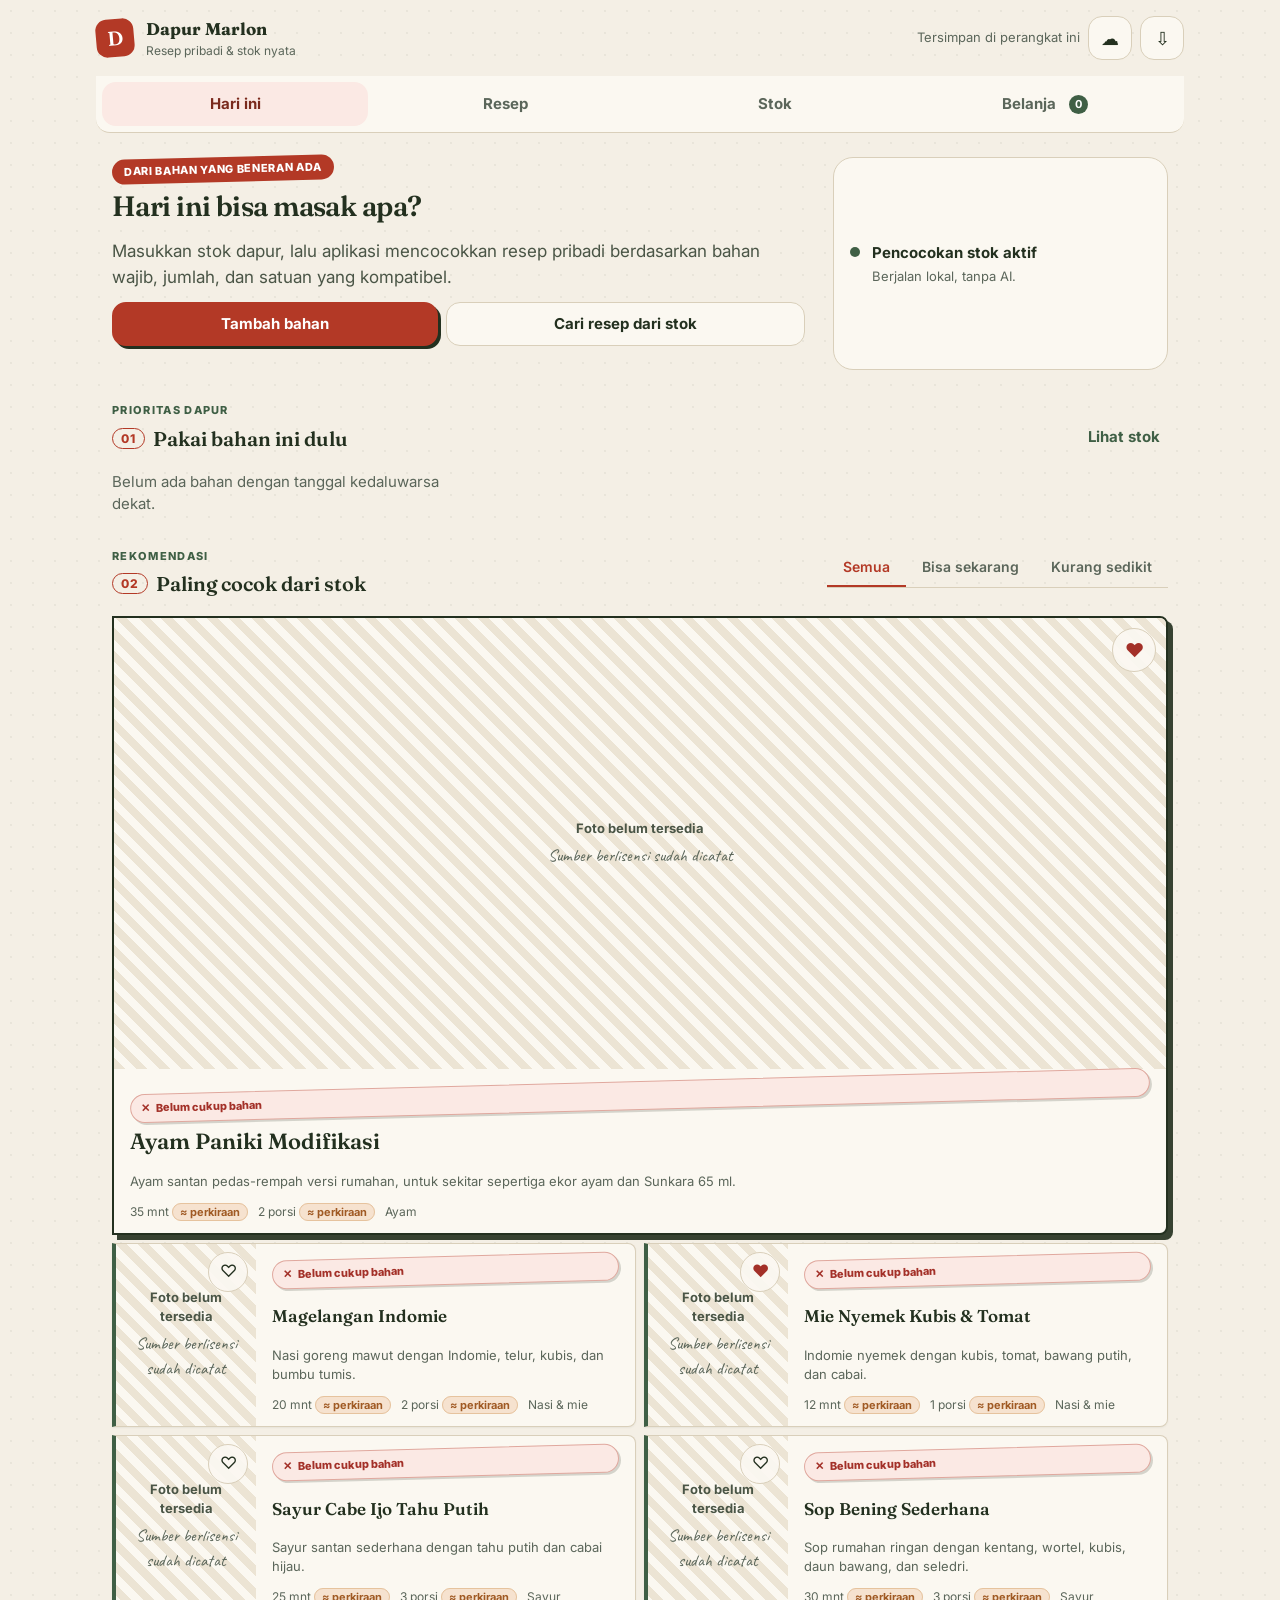
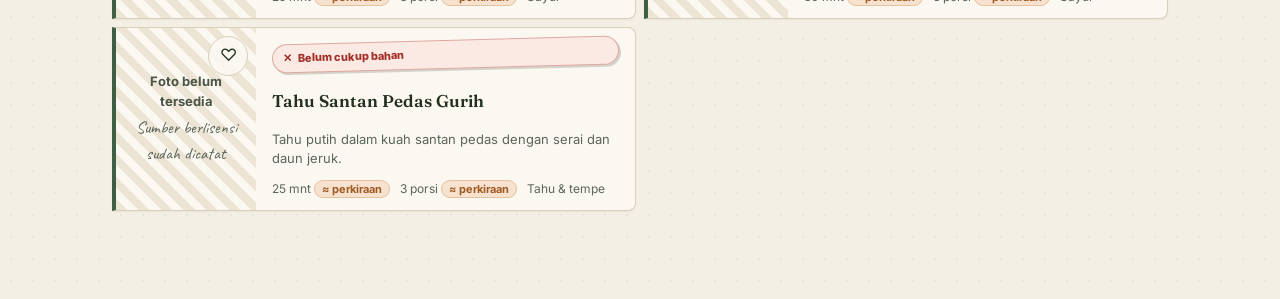
==== commit 1c6eb61a: "Redesain Warung Editorial: aksen cabai, stiker, kartu sorotan, nomor section (ref: NYT Cooking, reci" ====
--- a/dapur-ai/index.html
+++ b/dapur-ai/index.html
@@ -8,7 +8,7 @@
   <meta name="description" content="Koleksi resep pribadi, stok dapur, daftar belanja, dan rekomendasi masakan berdasarkan bahan yang benar-benar tersedia." />
   <link rel="preconnect" href="https://fonts.googleapis.com" />
   <link rel="preconnect" href="https://fonts.gstatic.com" crossorigin />
-  <link href="https://fonts.googleapis.com/css2?family=Fraunces:opsz,wght@9..144,500;9..144,600&family=Inter:wght@400;500;600;700&display=swap" rel="stylesheet" />
+  <link href="https://fonts.googleapis.com/css2?family=Fraunces:opsz,wght@9..144,500;9..144,600&family=Inter:wght@400;500;600;700&family=Caveat:wght@500;600&display=swap" rel="stylesheet" />
   <link rel="stylesheet" href="./styles.css" />
 </head>
 <body>
--- a/dapur-ai/styles.css
+++ b/dapur-ai/styles.css
@@ -2,7 +2,7 @@
    Dapur AI — styles.css
    Konsep: "Dapur Hangat" — krem / hijau daun / kunyit
    Mobile-first, target iPhone Safari.
-   Catatan: beharapkan struktur & ID lama (lihat index.html);
+   Catatan: mengharapkan struktur & ID lama (lihat index.html);
    file ini hanya mengganti presentasi, tanpa mengubah logika.
    ========================================================= */
 
@@ -623,3 +623,232 @@
   *, *::before, *::after { animation: none !important; transition: none !important; }
   html { scroll-behavior: auto; }
 }
+
+/* ---------- Desktop (versi web lebar) ----------
+   Mobile-first tetap default. Mulai 1024px: navigasi pindah ke atas,
+   konten melebar, grid rapat. Tanpa mengubah markup/JS. */
+@media (min-width: 1024px) {
+  body { padding-bottom: 0; }
+
+  .app-shell, #main { max-width: 1120px; }
+  #main { padding-top: var(--s-6); }
+
+  .topbar { min-height: 76px; }
+  .brand strong { font-size: 17px; }
+
+  /* Tab bar bawah -> tab strip atas */
+  .nav-tabs {
+    position: sticky; top: 0; bottom: auto; z-index: 30;
+    border-top: 0; border-bottom: 1px solid var(--c-border);
+    border-radius: 0 0 var(--r-md) var(--r-md);
+    padding: 6px;
+    gap: 4px;
+    background: var(--c-surface);
+  }
+  .nav-tab {
+    flex-direction: row; gap: 8px;
+    min-height: var(--tap);
+    font-size: var(--fs-md);
+    padding: 6px 18px;
+  }
+  .nav-tab.active { background: var(--c-primary); color: #fff; }
+  .nav-tab.active .count-badge { background: #fff; color: var(--c-primary); }
+
+  .hero-copy h1 { font-size: 44px; }
+
+  .recipe-grid { grid-template-columns: repeat(3, minmax(0, 1fr)); gap: var(--s-4); }
+  .compact-list { grid-template-columns: repeat(3, minmax(0, 1fr)); }
+
+  .page-heading { flex-direction: row; align-items: flex-start; }
+  .section-heading { flex-direction: row; }
+
+  /* Beranda: rekomendasi 2 kolom agar sejajar hero lebar */
+  #homeRecommendations { display: grid; grid-template-columns: repeat(2, minmax(0, 1fr)); gap: var(--s-3); }
+
+  .modal-backdrop { align-items: center; }
+  .toast-region { left: auto; right: 24px; bottom: 24px; }
+  .toast { margin: 0; }
+}
+
+@media (min-width: 1400px) {
+  .app-shell, #main { max-width: 1240px; }
+  .recipe-grid { grid-template-columns: repeat(4, minmax(0, 1fr)); }
+}
+
+/* =========================================================
+   OVERRIDE — Buku Catatan Dapur (anti dashboard generik)
+   Diadaptasi dari usulan: selector disesuaikan ke markup asli
+   (.hero-copy, .recipe-media, .segmented) agar tidak ada
+   aturan mati dan tidak ada fitur yang hilang.
+   - Status teknis (AI/cloud) disembunyikan dari hero; akses tetap
+     ada via tombol ☁ di topbar dan peringatan di modal impor.
+   - Gambar TIDAK dihapus total (itu menghilangkan tombol favorit
+     yang menempel di media + info visual): dijadikan thumbnail
+     kecil 112px. Bukan lagi gambar besar ala e-commerce.
+   ========================================================= */
+
+/* 1. Hero polos + status teknis keluar dari pandangan utama */
+.hero-copy { background: transparent; border: 0; padding: 0; }
+.hero-copy h1 { font-size: 28px; line-height: 1.15; letter-spacing: -.02em; margin-bottom: var(--s-4); }
+.status-panel .status-row:nth-child(2),
+.status-panel .status-row:nth-child(3) { display: none; }
+
+/* 2. Kartu resep horizontal padat (buku catatan, bukan e-commerce) */
+.recipe-card { flex-direction: row; min-height: 120px; }
+.recipe-card .recipe-media {
+  width: 112px; min-width: 112px; aspect-ratio: auto; align-self: stretch;
+}
+.recipe-card .favorite-button { width: 34px; height: 34px; font-size: 15px; top: 6px; right: 6px; }
+.recipe-card .recipe-body { padding: var(--s-3) var(--s-4); flex: 1; min-width: 0; }
+
+/* 3. Grid padat */
+.recipe-grid, #recipeGrid { gap: var(--s-2); }
+#homeRecommendations { gap: var(--s-2); }
+
+@media (min-width: 600px) {
+  .recipe-grid, #recipeGrid { grid-template-columns: repeat(auto-fill, minmax(300px, 1fr)); }
+}
+@media (min-width: 1024px) {
+  .hero-copy h1 { font-size: 28px; }
+  .recipe-grid, #recipeGrid { grid-template-columns: repeat(auto-fill, minmax(300px, 1fr)); gap: var(--s-2); }
+}
+@media (min-width: 1400px) {
+  .recipe-grid, #recipeGrid { grid-template-columns: repeat(auto-fill, minmax(320px, 1fr)); }
+}
+
+/* 4. Filter sebagai tab garis (bukan pill) */
+.segmented {
+  background: transparent; border: 0; border-bottom: 1px solid var(--c-border);
+  border-radius: 0; padding: 0; gap: 0; margin-bottom: var(--s-4);
+}
+.segment {
+  background: transparent; border: 0; border-radius: 0;
+  border-bottom: 2px solid transparent;
+  padding: var(--s-2) var(--s-4);
+  font-size: 14px; color: var(--c-ink-mute);
+  box-shadow: none;
+}
+.segment.active { background: transparent; color: var(--c-primary); border-bottom-color: var(--c-primary); box-shadow: none; }
+
+/* 5. Rekomendasi beranda sebagai daftar padat */
+#homeRecommendations .recipe-card {
+  border-left: 4px solid var(--c-primary);
+  border-radius: 0 var(--r-sm) var(--r-sm) 0;
+}
+
+/* =========================================================
+   REDESAIN 2 — Warung Editorial (playful, tidak kaku)
+   Referensi: pola NYT Cooking (recipe box, grocery list,
+   langkah bertahap, serif editorial), pola kartu aplikasi
+   resep mobile (foto + chip + hati + bottom nav), tren
+   editorial Awwwards (tipografi besar, satu aksen berani,
+   stiker miring, tekstur kertas).
+   Hanya presentasi: markup, ID, dan JS tidak berubah.
+   ========================================================= */
+:root {
+  --c-chili:     #b33926;   /* cabai — aksi & sorotan (putih di atasnya 5.95:1) */
+  --c-chili-bg:  #fbe9e4;
+  --c-chili-ink: #7a2a1d;   /* teks di atas chili-bg (8.21:1) */
+  --font-hand:   "Caveat", "Segoe Print", cursive;
+}
+
+body {
+  background-image: radial-gradient(rgba(35, 48, 31, .055) 1px, transparent 1.4px);
+  background-size: 22px 22px;
+}
+
+/* Merek miring playful */
+.brand-mark { background: var(--c-chili); transform: rotate(-5deg); }
+
+/* Eyebrow jadi stiker */
+.hero-copy .eyebrow {
+  display: inline-block;
+  background: var(--c-chili); color: #fff;
+  padding: 4px 12px; border-radius: var(--r-pill);
+  transform: rotate(-1.5deg);
+  letter-spacing: .06em;
+}
+
+/* Tombol chunky dengan hard-shadow */
+.primary-button {
+  background: var(--c-chili); border-color: var(--c-chili);
+  border-width: 2px;
+  box-shadow: 3px 3px 0 var(--c-ink);
+  transition: transform .08s ease, box-shadow .08s ease, background .12s ease;
+}
+.primary-button:hover { background: var(--c-chili); border-color: var(--c-chili); transform: translate(-1px, -1px); box-shadow: 4px 4px 0 var(--c-ink); }
+.primary-button:active { transform: translate(2px, 2px); box-shadow: 1px 1px 0 var(--c-ink); }
+
+/* Nomor edisi otomatis di judul section (01, 02, …) */
+#main { counter-reset: dapur-section; }
+.section-block h2::before, .page-heading h2::before {
+  counter-increment: dapur-section;
+  content: "0" counter(dapur-section);
+  font-family: var(--font-body);
+  font-size: 12px; font-weight: 800; letter-spacing: .1em;
+  color: var(--c-chili);
+  border: 1.5px solid var(--c-chili);
+  border-radius: var(--r-pill);
+  padding: 2px 8px; margin-right: 8px;
+  vertical-align: 3px; white-space: nowrap;
+}
+.page-heading h1::before {
+  counter-increment: dapur-section;
+  content: "0" counter(dapur-section);
+  display: block;
+  font-family: var(--font-body);
+  font-size: 12px; font-weight: 800; letter-spacing: .1em;
+  color: var(--c-chili);
+  margin-bottom: 6px;
+}
+
+/* Status jadi stiker miring */
+.status-label { transform: rotate(-1.5deg); box-shadow: 2px 2px 0 rgba(35, 48, 31, .18); }
+.status-close, .status-missing { background: var(--c-chili-bg); border-color: #e0a89e; }
+.status-close { color: var(--c-chili-ink); }
+.status-close::before { content: "⚠"; }
+
+/* Kartu sorotan: resep paling cocok tampil besar ala kurator.
+   Hanya di beranda (bukan di hasil pencarian/filter) agar stabil. */
+#homeRecommendations .recipe-card:first-child {
+  flex-direction: column;
+  border: 2px solid var(--c-ink);
+  box-shadow: 5px 5px 0 rgba(35, 48, 31, .9);
+}
+#homeRecommendations .recipe-card:first-child .recipe-media {
+  width: auto; min-width: 0; aspect-ratio: 21 / 9;
+}
+#homeRecommendations .recipe-card:first-child .favorite-button {
+  width: var(--tap); height: var(--tap); font-size: 19px; top: 10px; right: 10px;
+}
+#homeRecommendations .recipe-card:first-child .recipe-title-button { font-size: 22px; }
+@media (min-width: 1024px) {
+  #homeRecommendations .recipe-card:first-child { grid-column: 1 / -1; }
+}
+
+/* Thumb list diperbesar + favorit kembali 40px */
+.recipe-card .recipe-media { width: 140px; min-width: 140px; }
+.recipe-card .favorite-button { width: 40px; height: 40px; font-size: 17px; top: 8px; right: 8px; }
+
+/* Tab aktif rasa cabai */
+.nav-tab.active { background: var(--c-chili-bg); color: var(--c-chili-ink); }
+.segment.active { color: var(--c-chili); border-bottom-color: var(--c-chili); }
+
+/* Nota belanja: kertas bergaris halus */
+.shopping-item {
+  background-image: repeating-linear-gradient(180deg, transparent 0 27px, rgba(35, 48, 31, .07) 27px 28px);
+}
+.shopping-item .qty { font-family: ui-monospace, "SF Mono", Menlo, monospace; font-size: 12px; }
+
+/* Coretan tangan untuk teks ramah */
+.empty-state p, .image-fallback small { font-family: var(--font-hand); font-size: 17px; }
+.empty-state strong { font-size: 24px; }
+
+/* Modal playful: border tegas + shadow */
+.modal { border: 2px solid var(--c-ink); box-shadow: 6px 6px 0 rgba(35, 48, 31, .9); }
+
+/* Gerak dikurangi: stiker tegak, tombol tanpa geser */
+@media (prefers-reduced-motion: reduce) {
+  .brand-mark, .hero-copy .eyebrow, .status-label { transform: none; }
+  .primary-button, .primary-button:hover, .primary-button:active { transform: none; }
+}
